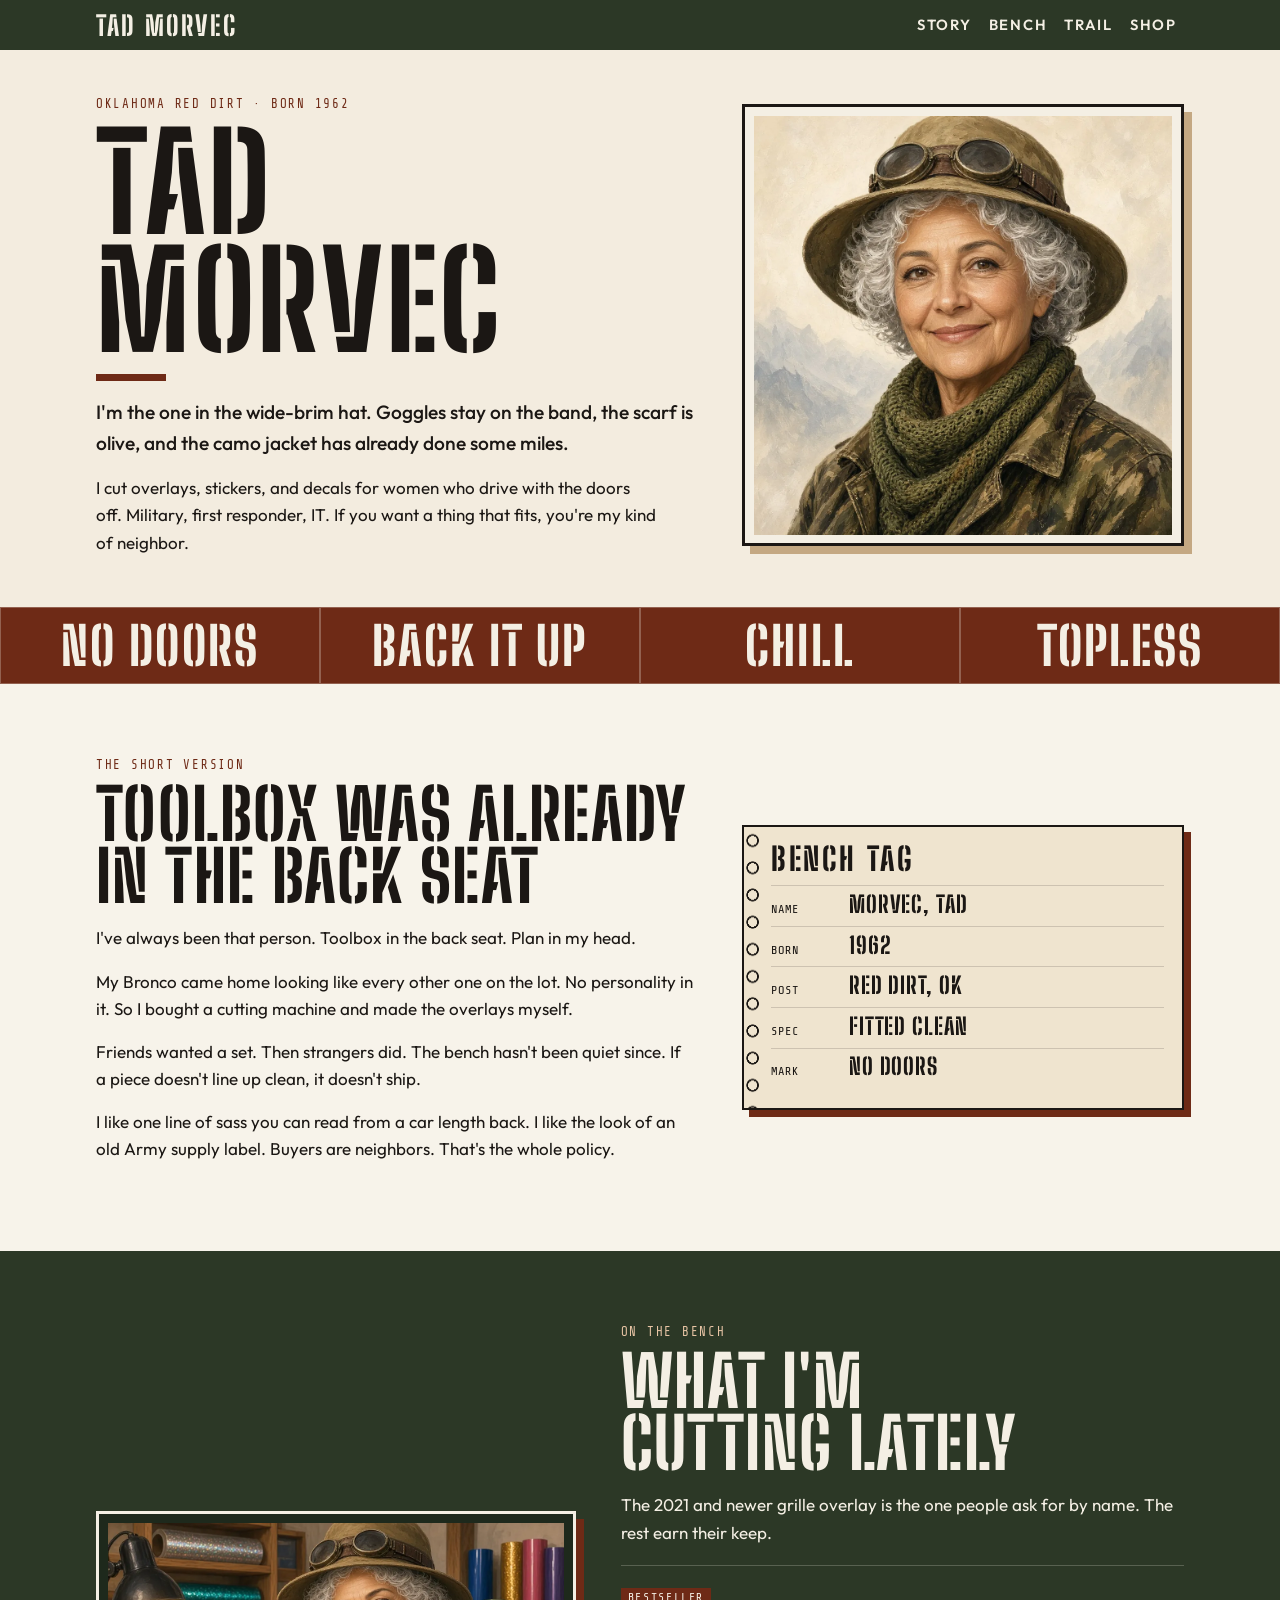
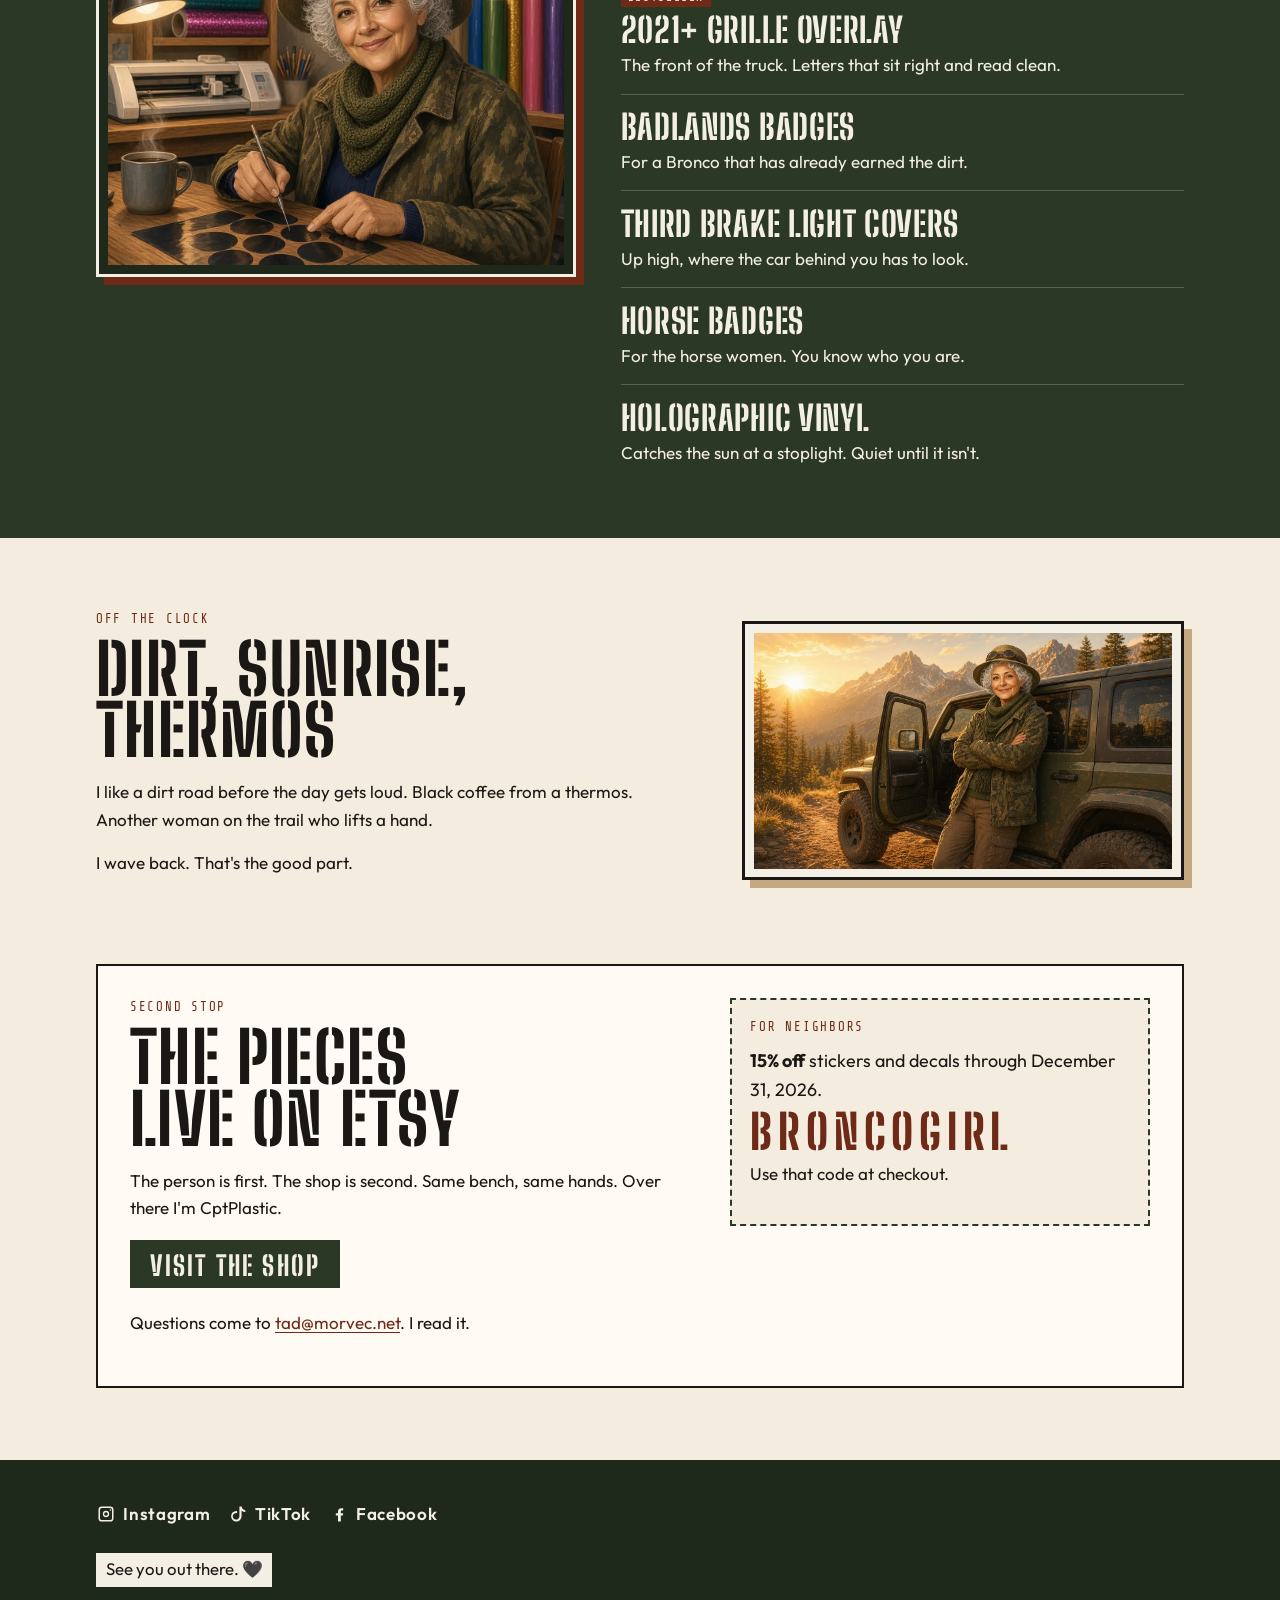
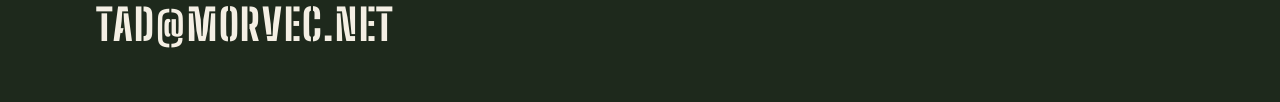
==== index.html @ 80cce9ee "Add Tad Morvec's static personal site Plain HTML and CSS at the repo root, with photos, a shop link," ====
<!DOCTYPE html>
<html lang="en">
<head>
  <meta charset="utf-8">
  <meta name="viewport" content="width=device-width, initial-scale=1">
  <title>Tad Morvec · Oklahoma red dirt</title>
  <meta name="description" content="I'm Tad Morvec. I live on the Oklahoma red dirt and cut Bronco overlays, stickers, and decals for women who drive with the doors off.">
  <meta name="author" content="Tad Morvec">
  <meta name="theme-color" content="#2c3826">
  <meta name="color-scheme" content="light">
  <link rel="canonical" href="https://morvec.net/">
  <link rel="icon" href="favicon.ico" sizes="any">
  <link rel="icon" type="image/png" href="images/favicon-32.png" sizes="32x32">
  <link rel="apple-touch-icon" href="images/apple-touch-icon.png">

  <meta property="og:site_name" content="Tad Morvec">
  <meta property="og:title" content="Tad Morvec · Oklahoma red dirt">
  <meta property="og:description" content="I'm Tad Morvec. I live on the Oklahoma red dirt and cut Bronco overlays, stickers, and decals for women who drive with the doors off.">
  <meta property="og:type" content="profile">
  <meta property="og:url" content="https://morvec.net/">
  <meta property="og:image" content="https://morvec.net/images/og.jpg">
  <meta property="og:image:secure_url" content="https://morvec.net/images/og.jpg">
  <meta property="og:image:type" content="image/jpeg">
  <meta property="og:image:width" content="1200">
  <meta property="og:image:height" content="630">
  <meta property="og:image:alt" content="Portrait of Tad Morvec: silver curls, a wide-brim hat with goggles on the band, an olive scarf, and a camouflage jacket.">
  <meta property="og:locale" content="en_US">
  <meta property="profile:first_name" content="Tad">
  <meta property="profile:last_name" content="Morvec">

  <meta name="twitter:card" content="summary_large_image">
  <meta name="twitter:title" content="Tad Morvec · Oklahoma red dirt">
  <meta name="twitter:description" content="I'm Tad Morvec. I live on the Oklahoma red dirt and cut Bronco overlays, stickers, and decals for women who drive with the doors off.">
  <meta name="twitter:image" content="https://morvec.net/images/og.jpg">
  <meta name="twitter:image:alt" content="Portrait of Tad Morvec: silver curls, a wide-brim hat with goggles on the band, an olive scarf, and a camouflage jacket.">

  <link rel="preconnect" href="https://fonts.googleapis.com">
  <link rel="preconnect" href="https://fonts.gstatic.com" crossorigin>
  <link href="https://fonts.googleapis.com/css2?family=Big+Shoulders+Stencil+Display:wght@700;800&family=Outfit:wght@400;500;600&family=Share+Tech+Mono&display=swap" rel="stylesheet">
  <link rel="stylesheet" href="css/site.css">

  <script type="application/ld+json">
  {
    "@context": "https://schema.org",
    "@type": "Person",
    "name": "Tad Morvec",
    "url": "https://morvec.net/",
    "email": "tad@morvec.net",
    "image": "https://morvec.net/images/tad-portrait.jpg",
    "homeLocation": {
      "@type": "Place",
      "name": "Oklahoma"
    },
    "description": "I live on the Oklahoma red dirt and cut Bronco overlays, stickers, and decals for women who drive with the doors off.",
    "sameAs": [
      "https://www.instagram.com/tadmorvec",
      "https://www.tiktok.com/@tadmorvec",
      "https://www.facebook.com/tadmorvec",
      "https://www.etsy.com/shop/CptPlastic"
    ]
  }
  </script>
</head>
<body id="top">
  <a class="skip" href="#content">Skip to content</a>

  <header class="site-header">
    <div class="wrap bar">
      <a class="brand" href="#top">Tad Morvec</a>
      <nav aria-label="On this page">
        <ul>
          <li><a href="#story">Story</a></li>
          <li><a href="#bench">Bench</a></li>
          <li><a href="#trail">Trail</a></li>
          <li><a href="#shop">Shop</a></li>
        </ul>
      </nav>
    </div>
  </header>

  <main id="content">
    <section class="hero" aria-labelledby="hero-title">
      <div class="wrap hero-grid">
        <div class="hero-copy">
          <p class="kicker">Oklahoma red dirt · born 1962</p>
          <h1 id="hero-title">Tad<br>Morvec</h1>
          <p class="lede">I'm the one in the wide-brim hat. Goggles stay on the band, the scarf is olive, and the camo jacket has already done some miles.</p>
          <p>I cut overlays, stickers, and decals for women who drive with the doors off. Military, first responder, IT. If you want a thing that fits, you're my kind of neighbor.</p>
        </div>
        <figure class="shot portrait">
          <picture>
            <source srcset="images/tad-portrait.webp" type="image/webp">
            <img src="images/tad-portrait.jpg" width="1024" height="1024" alt="Tad Morvec, silver curls under a wide-brim hat with goggles on the band, an olive scarf, and a camouflage jacket, pale mountains behind her." fetchpriority="high" decoding="async">
          </picture>
        </figure>
      </div>
    </section>

    <section class="sass" aria-labelledby="sass-title">
      <h2 id="sass-title" class="visually-hidden">One-line sass, big enough to read from a car length back</h2>
      <ul class="lines">
        <li>No doors</li>
        <li>Back it up</li>
        <li>Chill</li>
        <li>Topless</li>
      </ul>
    </section>

    <section id="story" class="story" aria-labelledby="story-title">
      <div class="wrap story-grid">
        <div>
          <p class="kicker">The short version</p>
          <h2 id="story-title">Toolbox was already in the back seat</h2>
          <p>I've always been that person. Toolbox in the back seat. Plan in my head.</p>
          <p>My Bronco came home looking like every other one on the lot. No personality in it. So I bought a cutting machine and made the overlays myself.</p>
          <p>Friends wanted a set. Then strangers did. The bench hasn't been quiet since. If a piece doesn't line up clean, it doesn't ship.</p>
          <p>I like one line of sass you can read from a car length back. I like the look of an old Army supply label. Buyers are neighbors. That's the whole policy.</p>
        </div>
        <aside class="tag" aria-label="Bench tag">
          <p class="tag-head">Bench tag</p>
          <dl>
            <div>
              <dt>Name</dt>
              <dd>Morvec, Tad</dd>
            </div>
            <div>
              <dt>Born</dt>
              <dd>1962</dd>
            </div>
            <div>
              <dt>Post</dt>
              <dd>Red dirt, OK</dd>
            </div>
            <div>
              <dt>Spec</dt>
              <dd>Fitted clean</dd>
            </div>
            <div>
              <dt>Mark</dt>
              <dd>No doors</dd>
            </div>
          </dl>
        </aside>
      </div>
    </section>

    <section id="bench" class="bench" aria-labelledby="bench-title">
      <div class="wrap bench-grid">
        <figure class="shot">
          <picture>
            <source srcset="images/tad-workbench.webp" type="image/webp">
            <img src="images/tad-workbench.jpg" width="1152" height="864" alt="Tad at her wooden workbench, weeding round black vinyl shapes with a craft tool. Holographic vinyl rolls and a cutting machine sit behind her, and a mug of coffee is at her elbow." loading="lazy" decoding="async">
          </picture>
        </figure>
        <div>
          <p class="kicker">On the bench</p>
          <h2 id="bench-title">What I'm cutting lately</h2>
          <p>The 2021 and newer grille overlay is the one people ask for by name. The rest earn their keep.</p>
          <ul class="favorites">
            <li>
              <p class="flag">Bestseller</p>
              <h3>2021+ grille overlay</h3>
              <p>The front of the truck. Letters that sit right and read clean.</p>
            </li>
            <li>
              <h3>Badlands badges</h3>
              <p>For a Bronco that has already earned the dirt.</p>
            </li>
            <li>
              <h3>Third brake light covers</h3>
              <p>Up high, where the car behind you has to look.</p>
            </li>
            <li>
              <h3>Horse badges</h3>
              <p>For the horse women. You know who you are.</p>
            </li>
            <li>
              <h3>Holographic vinyl</h3>
              <p>Catches the sun at a stoplight. Quiet until it isn't.</p>
            </li>
          </ul>
        </div>
      </div>
    </section>

    <section id="trail" class="trail" aria-labelledby="trail-title">
      <div class="wrap trail-grid">
        <div>
          <p class="kicker">Off the clock</p>
          <h2 id="trail-title">Dirt, sunrise, thermos</h2>
          <p>I like a dirt road before the day gets loud. Black coffee from a thermos. Another woman on the trail who lifts a hand.</p>
          <p>I wave back. That's the good part.</p>
        </div>
        <figure class="shot trail-shot">
          <picture>
            <source srcset="images/tad-trail.webp" type="image/webp">
            <img src="images/tad-trail.jpg" width="1280" height="720" alt="Tad in her hat and camouflage jacket, arms crossed beside an olive off-road vehicle with the door open, on a dirt trail at sunrise with mountains behind her." loading="lazy" decoding="async">
          </picture>
        </figure>
      </div>
    </section>

    <section id="shop" class="shop" aria-labelledby="shop-title">
      <div class="wrap shop-grid">
        <div>
          <p class="kicker">Second stop</p>
          <h2 id="shop-title">The pieces live on Etsy</h2>
          <p>The person is first. The shop is second. Same bench, same hands. Over there I'm CptPlastic.</p>
          <p><a class="button" href="https://www.etsy.com/shop/CptPlastic">Visit the shop</a></p>
          <p>Questions come to <a href="mailto:tad@morvec.net">tad@morvec.net</a>. I read it.</p>
        </div>
        <aside id="promo" class="promo" data-until="2026-12-31">
          <p class="kicker">For neighbors</p>
          <p class="promo-offer"><strong>15% off</strong> stickers and decals through December 31, 2026.</p>
          <p class="code">BRONCOGIRL</p>
          <p>Use that code at checkout.</p>
        </aside>
      </div>
    </section>
  </main>

  <footer class="site-footer">
    <div class="wrap">
      <!-- Social accounts (@tadmorvec on Instagram, TikTok, and Facebook) are still being set up. Edit the links in this list only. -->
      <ul class="social" id="social-links">
        <li>
          <a href="https://www.instagram.com/tadmorvec" rel="me">
            <svg viewBox="0 0 24 24" aria-hidden="true" focusable="false"><path fill="currentColor" d="M7 3h10a4 4 0 0 1 4 4v10a4 4 0 0 1-4 4H7a4 4 0 0 1-4-4V7a4 4 0 0 1 4-4zm10 1.8H7A2.2 2.2 0 0 0 4.8 7v10A2.2 2.2 0 0 0 7 19.2h10a2.2 2.2 0 0 0 2.2-2.2V7A2.2 2.2 0 0 0 17 4.8zM12 8.2A3.8 3.8 0 1 1 8.2 12 3.8 3.8 0 0 1 12 8.2zm0 1.6A2.2 2.2 0 1 0 14.2 12 2.2 2.2 0 0 0 12 9.8zM17.35 6.4a.9.9 0 1 1-.9.9.9.9 0 0 1 .9-.9z"/></svg>
            Instagram
          </a>
        </li>
        <li>
          <a href="https://www.tiktok.com/@tadmorvec" rel="me">
            <svg viewBox="0 0 24 24" aria-hidden="true" focusable="false"><path fill="currentColor" d="M14.2 3h2.1a5.6 5.6 0 0 0 4.5 4.4v2.2a7.7 7.7 0 0 1-4.5-1.5v6.7a6.3 6.3 0 1 1-6.3-6.3c.3 0 .6 0 .9.1v2.3a4 4 0 1 0 2.8 3.8V3z"/></svg>
            TikTok
          </a>
        </li>
        <li>
          <a href="https://www.facebook.com/tadmorvec" rel="me">
            <svg viewBox="0 0 24 24" aria-hidden="true" focusable="false"><path fill="currentColor" d="M14.2 21v-7.2h2.4l.4-2.8h-2.8V9.2c0-.8.2-1.4 1.4-1.4H17V5.2A18 18 0 0 0 14.8 5C12.4 5 10.8 6.4 10.8 9v2H8.2v2.8h2.6V21z"/></svg>
            Facebook
          </a>
        </li>
      </ul>
      <p class="signoff">See you out there. 🖤</p>
      <p><a class="email" href="mailto:tad@morvec.net">tad@morvec.net</a></p>
    </div>
  </footer>

  <script src="js/site.js"></script>
</body>
</html>
---- css/site.css ----
:root {
  --ink: #1b1714;
  --sand: #f3ecdf;
  --sand-2: #f7f3ea;
  --paper: #fffaf3;
  --tag: #efe4cf;
  --olive: #2c3826;
  --olive-deep: #1e291c;
  --dirt: #6e2a16;
  --cream: #f4efe4;
  --line: rgba(27, 23, 20, 0.16);
  --shadow: #c4a882;
  --font-display: "Big Shoulders Stencil Display", Impact, "Arial Narrow", sans-serif;
  --font-body: Outfit, "Segoe UI", "Helvetica Neue", sans-serif;
  --font-mono: "Share Tech Mono", ui-monospace, monospace;
  --wrap: min(68rem, calc(100% - 2.5rem));
  --header: 4.5rem;
}

*,
*::before,
*::after {
  box-sizing: border-box;
}

html {
  scroll-behavior: smooth;
  overflow-x: clip;
}

body {
  margin: 0;
  color: var(--ink);
  background: var(--sand);
  font-family: var(--font-body);
  font-size: 1.0625rem;
  font-weight: 400;
  line-height: 1.6;
  text-rendering: optimizeLegibility;
}

img {
  max-width: 100%;
  height: auto;
  display: block;
}

p {
  margin: 0 0 1rem;
  text-wrap: pretty;
}

h1,
h2,
h3 {
  font-family: var(--font-display);
  font-weight: 800;
  line-height: 0.88;
  letter-spacing: 0.02em;
  text-transform: uppercase;
  text-wrap: balance;
}

h1 {
  margin: 0.15rem 0 1rem;
  font-size: clamp(4.4rem, 18vw, 8.4rem);
}

h2 {
  margin: 0 0 1rem;
  font-size: clamp(2.5rem, 7vw, 4.4rem);
}

h3 {
  margin: 0.15rem 0 0.35rem;
  font-size: clamp(1.7rem, 4vw, 2.15rem);
}

a {
  color: var(--dirt);
  text-underline-offset: 0.18em;
}

a:hover {
  color: var(--olive);
}

.skip {
  position: absolute;
  left: 0.75rem;
  top: -4rem;
  z-index: 20;
  padding: 0.55rem 0.8rem;
  background: var(--cream);
  color: var(--ink);
  text-decoration: none;
}

.skip:focus {
  top: 0.75rem;
}

:focus {
  outline: none;
}

:focus-visible {
  outline: 3px solid var(--ink);
  outline-offset: 3px;
}

.site-header :focus-visible,
.site-footer :focus-visible,
.button:focus-visible {
  outline-color: var(--cream);
}

.visually-hidden {
  position: absolute;
  width: 1px;
  height: 1px;
  padding: 0;
  margin: -1px;
  overflow: hidden;
  clip: rect(0, 0, 0, 0);
  white-space: nowrap;
  border: 0;
}

.wrap {
  width: var(--wrap);
  margin-inline: auto;
}

.kicker {
  margin: 0 0 0.55rem;
  color: var(--dirt);
  font-family: var(--font-mono);
  font-size: 0.78rem;
  letter-spacing: 0.14em;
  text-transform: uppercase;
}

.site-header {
  position: sticky;
  top: 0;
  z-index: 10;
  background: var(--olive);
  color: var(--cream);
}

.bar {
  display: flex;
  flex-wrap: wrap;
  align-items: center;
  justify-content: space-between;
  gap: 0.15rem 1.25rem;
  padding-block: 0.2rem;
}

.brand {
  color: var(--cream);
  font-family: var(--font-display);
  font-size: 1.7rem;
  font-weight: 800;
  letter-spacing: 0.08em;
  line-height: 1;
  text-decoration: none;
  text-transform: uppercase;
}

.brand:hover {
  color: var(--cream);
}

.site-header nav ul {
  display: flex;
  flex-wrap: wrap;
  gap: 0.1rem 0.15rem;
  margin: 0;
  padding: 0;
  list-style: none;
}

.site-header nav a {
  display: inline-flex;
  align-items: center;
  min-height: 44px;
  padding-inline: 0.45rem;
  color: var(--cream);
  font-size: 0.92rem;
  font-weight: 600;
  letter-spacing: 0.12em;
  text-decoration: none;
  text-transform: uppercase;
}

.site-header nav a:hover {
  color: #e7c4a4;
}

.hero {
  padding: 1.75rem 0 2.4rem;
}

.hero-grid {
  display: grid;
  gap: 1.6rem;
  align-items: center;
}

.lede {
  font-size: 1.2rem;
  font-weight: 500;
  max-width: 38rem;
}

.hero-copy p:last-child {
  max-width: 38rem;
  margin-bottom: 0;
}

h1::after {
  content: "";
  display: block;
  width: 4.4rem;
  height: 0.42rem;
  margin-top: 0.85rem;
  background: var(--dirt);
}

.shot {
  margin: 0;
  padding: 0.55rem;
  background: var(--cream);
  border: 3px solid var(--ink);
  box-shadow: 8px 8px 0 var(--shadow);
}

.portrait {
  width: min(100%, 22rem);
  margin-inline: auto;
}

.sass {
  background: var(--dirt);
  color: var(--cream);
}

.lines {
  display: grid;
  grid-template-columns: 1fr 1fr;
  margin: 0;
  padding: 0;
  list-style: none;
}

.lines li {
  margin: 0;
  padding: 0.85rem 0.4rem;
  border: 1px solid rgba(244, 239, 228, 0.28);
  font-family: var(--font-display);
  font-size: clamp(1.7rem, 8vw, 3.3rem);
  font-weight: 800;
  letter-spacing: 0.04em;
  line-height: 0.9;
  text-align: center;
  text-transform: uppercase;
}

.story {
  padding: 3.2rem 0;
  background: var(--sand-2);
}

.story-grid,
.bench-grid,
.trail-grid,
.shop-grid {
  display: grid;
  gap: 1.8rem;
}

.tag {
  margin: 0;
  padding: 1.15rem 1.15rem 1.2rem 1.7rem;
  background:
    radial-gradient(circle at 0.55rem 0.85rem, transparent 0.28rem, var(--ink) 0.3rem, var(--ink) 0.38rem, transparent 0.42rem) 0 0 / 1.15rem 1.7rem repeat-y,
    var(--tag);
  border: 2px solid var(--ink);
  box-shadow: 7px 7px 0 var(--dirt);
  font-family: var(--font-mono);
}

.tag-head {
  margin: 0 0 0.7rem;
  font-family: var(--font-display);
  font-size: 2rem;
  font-weight: 800;
  letter-spacing: 0.08em;
  line-height: 0.9;
  text-transform: uppercase;
}

.tag dl {
  margin: 0;
}

.tag div {
  display: grid;
  grid-template-columns: 4.2rem 1fr;
  gap: 0.65rem;
  align-items: baseline;
  padding: 0.42rem 0;
  border-top: 1px solid var(--line);
}

.tag dt {
  margin: 0;
  font-size: 0.75rem;
  letter-spacing: 0.08em;
  text-transform: uppercase;
}

.tag dd {
  margin: 0;
  font-family: var(--font-display);
  font-size: 1.45rem;
  font-weight: 800;
  letter-spacing: 0.04em;
  line-height: 0.95;
  text-transform: uppercase;
}

.bench {
  padding: 3.2rem 0;
  background: var(--olive);
  color: var(--cream);
}

.bench .kicker,
.bench a {
  color: #e7c4a4;
}

.bench .shot {
  background: var(--olive-deep);
  border-color: var(--cream);
  box-shadow: 8px 8px 0 var(--dirt);
}

.favorites {
  margin: 1.2rem 0 0;
  padding: 0;
  list-style: none;
}

.favorites li {
  padding: 0.95rem 0;
  border-top: 1px solid rgba(244, 239, 228, 0.22);
}

.favorites li:last-child {
  padding-bottom: 0;
}

.favorites p:last-child {
  margin-bottom: 0;
  max-width: 36rem;
}

.flag {
  display: inline-block;
  margin: 0 0 0.35rem;
  padding: 0.12rem 0.45rem 0.08rem;
  background: var(--dirt);
  color: var(--cream);
  font-family: var(--font-mono);
  font-size: 0.72rem;
  letter-spacing: 0.14em;
  line-height: 1.4;
  text-transform: uppercase;
}

.trail {
  padding: 3.2rem 0;
}

.shop {
  padding: 0 0 3.4rem;
}

.shop-grid {
  padding: 1.5rem 1.15rem 1.6rem;
  background: var(--paper);
  border: 2px solid var(--ink);
}

.button {
  display: inline-flex;
  align-items: center;
  justify-content: center;
  min-height: 48px;
  margin: 0.2rem 0 0.3rem;
  padding: 0.55rem 1.1rem 0.4rem;
  background: var(--olive);
  color: var(--cream);
  border: 2px solid var(--olive);
  font-family: var(--font-display);
  font-size: 1.7rem;
  font-weight: 800;
  letter-spacing: 0.08em;
  line-height: 1;
  text-decoration: none;
  text-transform: uppercase;
}

.button:hover {
  background: var(--dirt);
  border-color: var(--dirt);
  color: var(--cream);
}

.promo {
  margin: 0;
  padding: 1.15rem 1.15rem 1.25rem;
  background: var(--sand);
  border: 2px dashed var(--olive);
}

.promo-offer {
  margin-bottom: 0.35rem;
  font-size: 1.12rem;
}

.code {
  margin: 0.15rem 0 0.45rem;
  color: var(--dirt);
  font-family: var(--font-display);
  font-size: clamp(2.2rem, 8vw, 3rem);
  font-weight: 800;
  letter-spacing: 0.12em;
  line-height: 0.9;
}

.site-footer {
  padding: 2rem 0 2.4rem;
  background: var(--olive-deep);
  color: var(--cream);
}

.social {
  display: flex;
  flex-wrap: wrap;
  gap: 0.35rem 1.1rem;
  margin: 0 0 1.1rem;
  padding: 0;
  list-style: none;
}

.social a {
  display: inline-flex;
  align-items: center;
  gap: 0.45rem;
  min-height: 44px;
  color: var(--cream);
  font-weight: 600;
  letter-spacing: 0.04em;
  text-decoration: none;
}

.social a:hover {
  color: #e7c4a4;
}

.social svg {
  width: 1.25rem;
  height: 1.25rem;
  flex: 0 0 auto;
}

.signoff {
  display: inline-block;
  margin: 0 0 1rem;
  padding: 0.18rem 0.6rem 0.22rem;
  background: var(--cream);
  color: var(--ink);
  font-size: 1.05rem;
}

.email {
  color: var(--cream);
  font-family: var(--font-display);
  font-size: clamp(1.8rem, 6vw, 2.7rem);
  font-weight: 800;
  letter-spacing: 0.04em;
  line-height: 1;
  text-decoration: none;
  text-transform: uppercase;
}

.email:hover {
  color: #e7c4a4;
}

section[id] {
  scroll-margin-top: 5.5rem;
}

@media (min-width: 760px) {
  .lines {
    grid-template-columns: repeat(4, 1fr);
  }

  .hero {
    padding: 2.8rem 0 3.2rem;
  }

  .hero-grid {
    grid-template-columns: 1.15fr 0.85fr;
    gap: 3rem;
  }

  .portrait {
    width: 100%;
  }

  .story,
  .bench,
  .trail {
    padding: 4.5rem 0;
  }

  .story-grid,
  .trail-grid {
    grid-template-columns: 1.15fr 0.85fr;
    gap: 3rem;
    align-items: center;
  }

  .bench-grid {
    grid-template-columns: 0.92fr 1.08fr;
    gap: 2.8rem;
    align-items: center;
  }

  .shop {
    padding-bottom: 4.5rem;
  }

  .shop-grid {
    grid-template-columns: 1.15fr 0.85fr;
    gap: 2rem;
    align-items: start;
    padding: 2rem 2rem 2.1rem;
  }
}

@media (prefers-reduced-motion: reduce) {
  html {
    scroll-behavior: auto;
  }
}
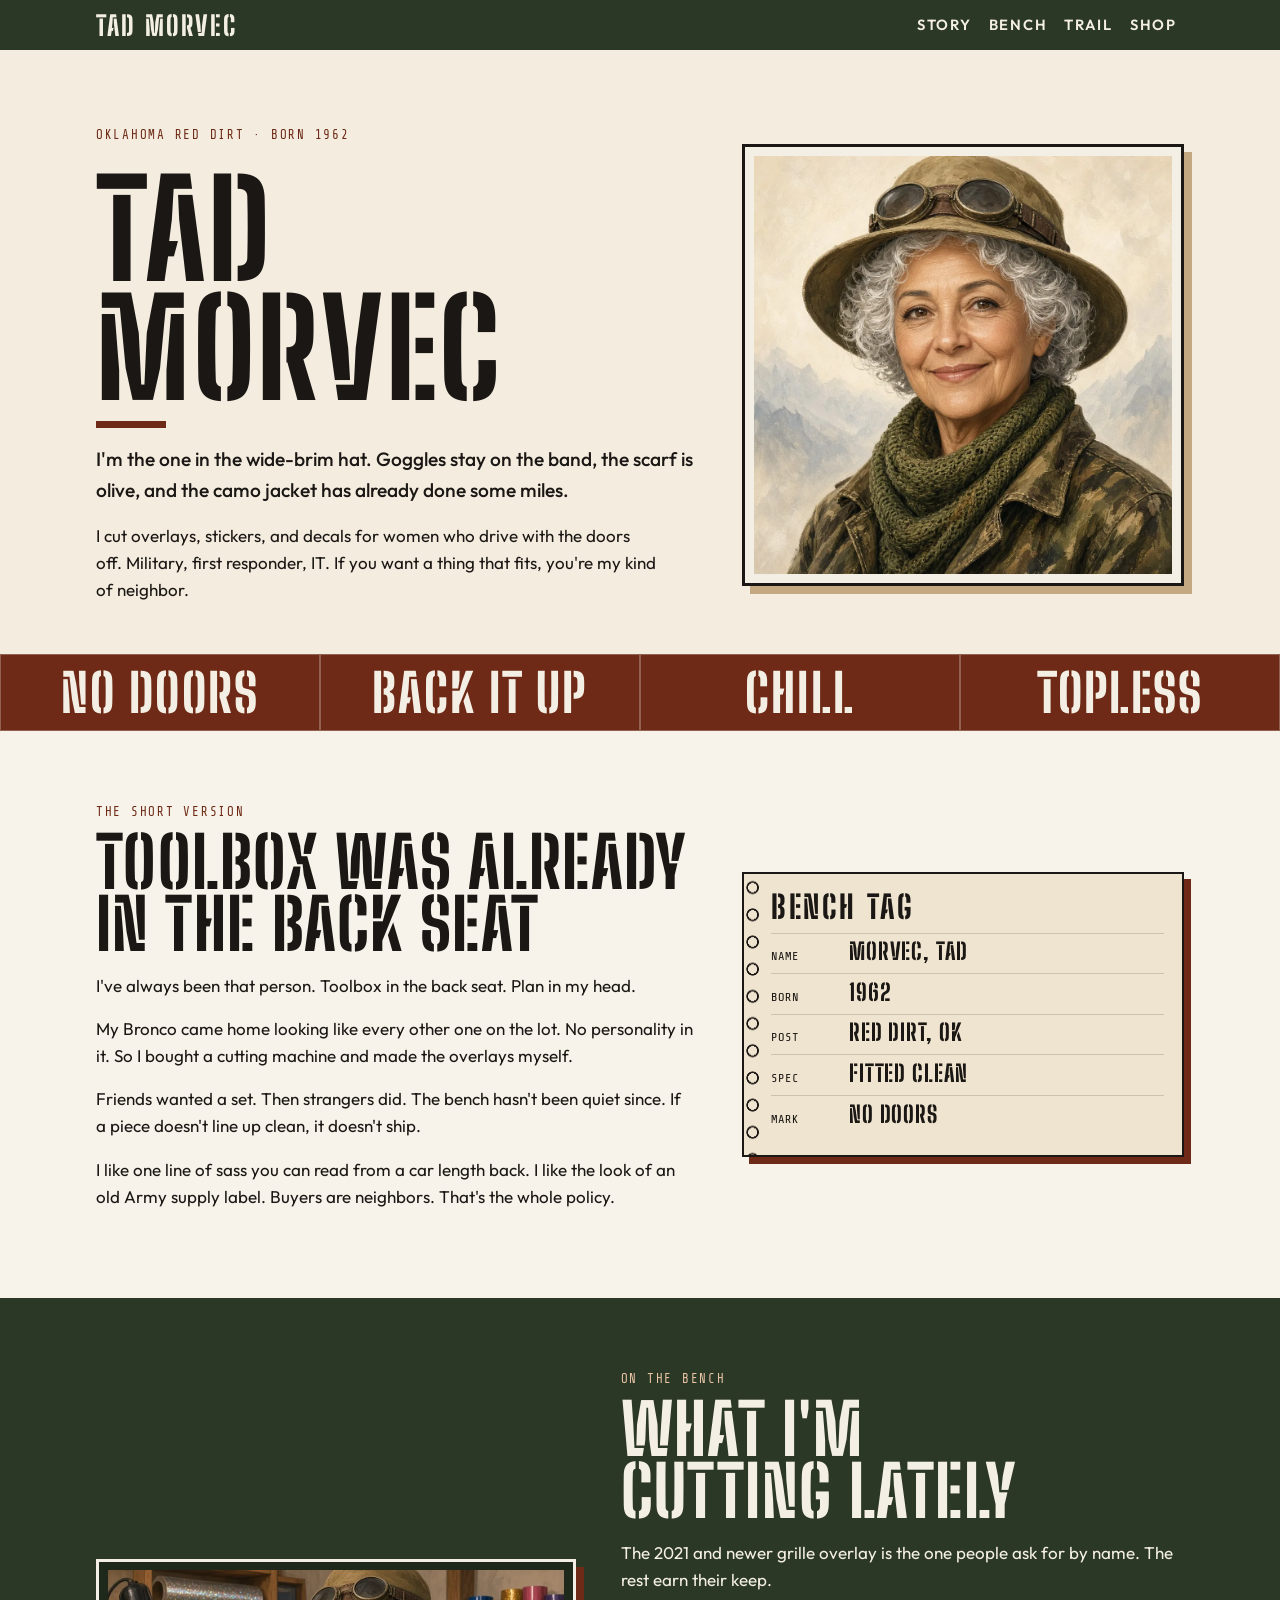
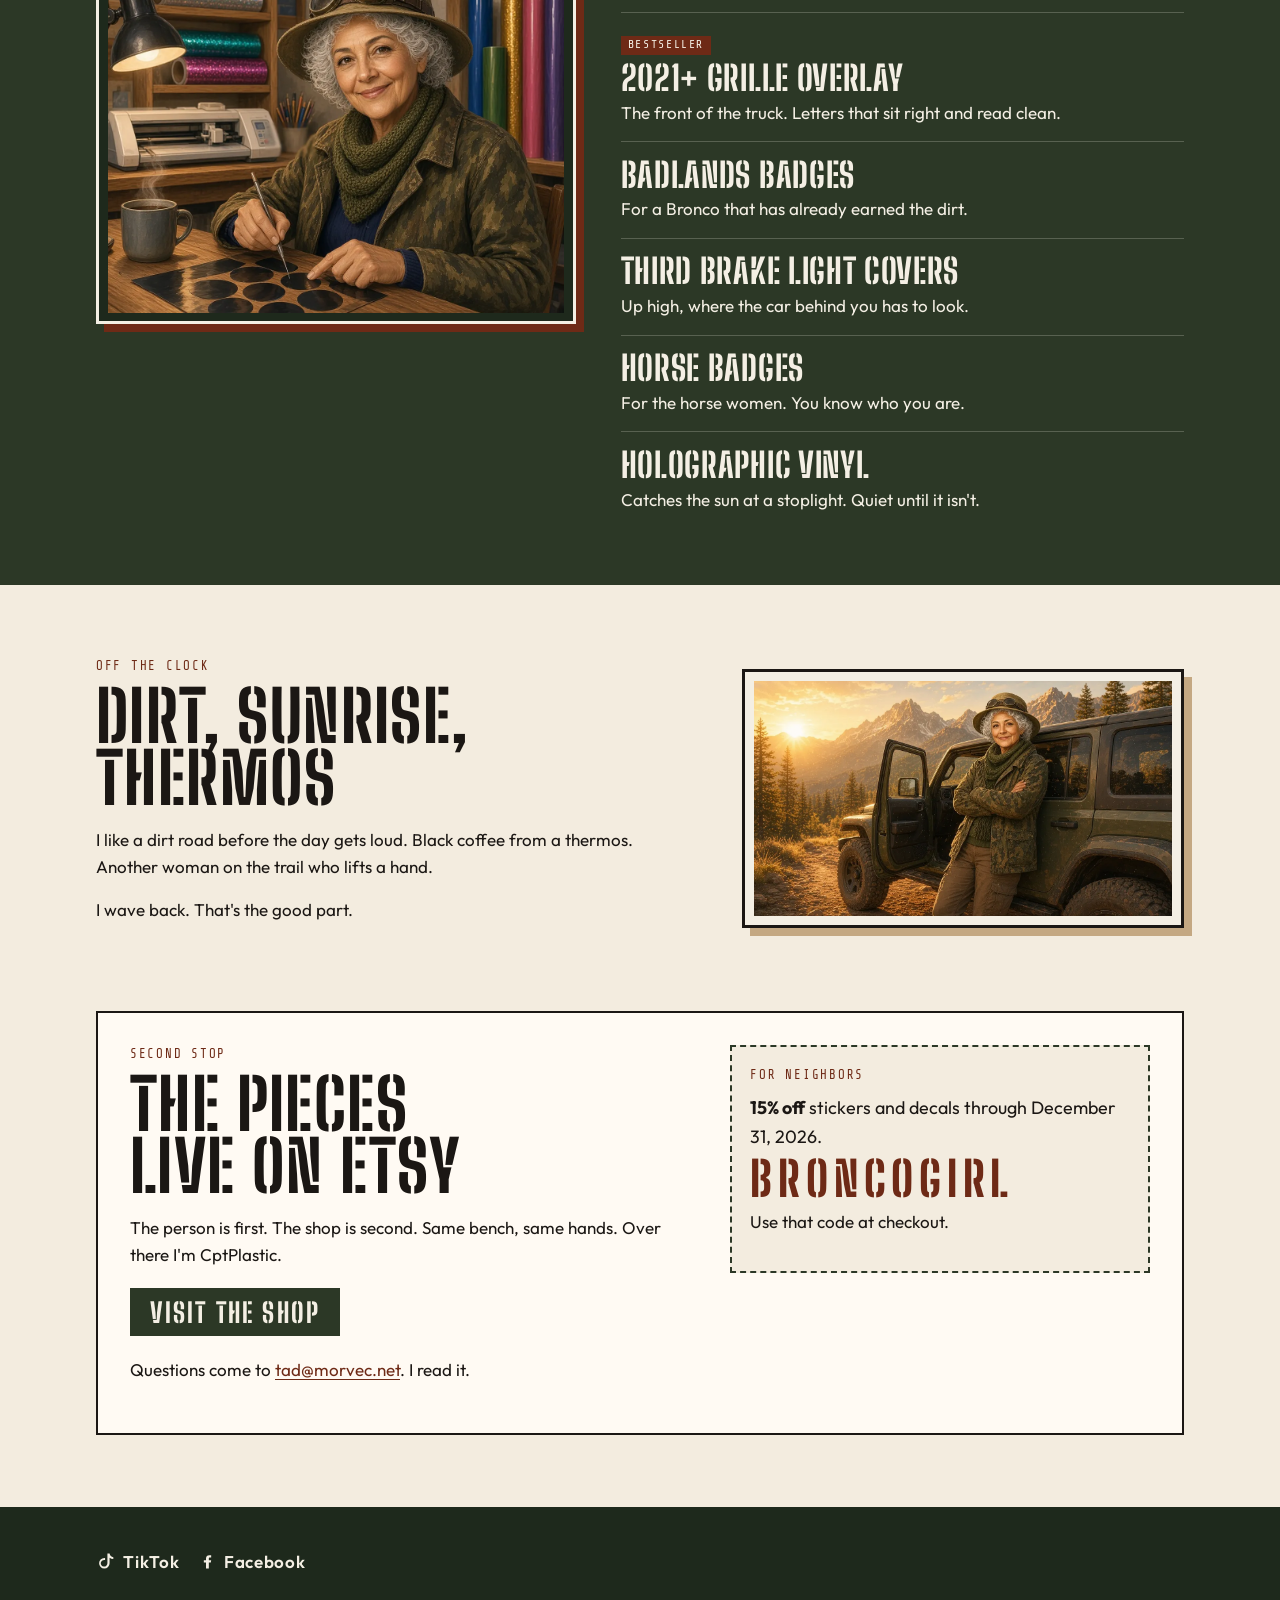
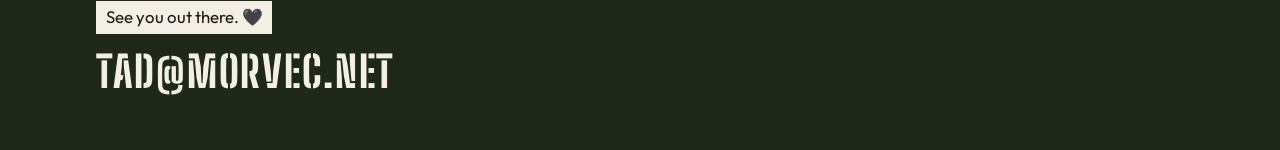
==== commit 35885f98: "Clear the hero under the nav and drop Instagram Extra top space keeps the big name below the sticky " ====
--- a/index.html
+++ b/index.html
@@ -53,7 +53,6 @@
     },
     "description": "I live on the Oklahoma red dirt and cut Bronco overlays, stickers, and decals for women who drive with the doors off.",
     "sameAs": [
-      "https://www.instagram.com/tadmorvec",
       "https://www.tiktok.com/@tadmorvec",
       "https://www.facebook.com/tadmorvec",
       "https://www.etsy.com/shop/CptPlastic"
@@ -221,14 +220,8 @@
 
   <footer class="site-footer">
     <div class="wrap">
-      <!-- Social accounts (@tadmorvec on Instagram, TikTok, and Facebook) are still being set up. Edit the links in this list only. -->
+      <!-- Instagram will come back later with a new handle. Edit the links in this list only. -->
       <ul class="social" id="social-links">
-        <li>
-          <a href="https://www.instagram.com/tadmorvec" rel="me">
-            <svg viewBox="0 0 24 24" aria-hidden="true" focusable="false"><path fill="currentColor" d="M7 3h10a4 4 0 0 1 4 4v10a4 4 0 0 1-4 4H7a4 4 0 0 1-4-4V7a4 4 0 0 1 4-4zm10 1.8H7A2.2 2.2 0 0 0 4.8 7v10A2.2 2.2 0 0 0 7 19.2h10a2.2 2.2 0 0 0 2.2-2.2V7A2.2 2.2 0 0 0 17 4.8zM12 8.2A3.8 3.8 0 1 1 8.2 12 3.8 3.8 0 0 1 12 8.2zm0 1.6A2.2 2.2 0 1 0 14.2 12 2.2 2.2 0 0 0 12 9.8zM17.35 6.4a.9.9 0 1 1-.9.9.9.9 0 0 1 .9-.9z"/></svg>
-            Instagram
-          </a>
-        </li>
         <li>
           <a href="https://www.tiktok.com/@tadmorvec" rel="me">
             <svg viewBox="0 0 24 24" aria-hidden="true" focusable="false"><path fill="currentColor" d="M14.2 3h2.1a5.6 5.6 0 0 0 4.5 4.4v2.2a7.7 7.7 0 0 1-4.5-1.5v6.7a6.3 6.3 0 1 1-6.3-6.3c.3 0 .6 0 .9.1v2.3a4 4 0 1 0 2.8 3.8V3z"/></svg>
--- a/css/site.css
+++ b/css/site.css
@@ -26,6 +26,8 @@
 html {
   scroll-behavior: smooth;
   overflow-x: clip;
+  /* Keeps in-page jumps below the sticky bar at every width, including when the nav wraps. */
+  scroll-padding-top: 7.5rem;
 }
 
 body {
@@ -62,8 +64,10 @@
 }
 
 h1 {
-  margin: 0.15rem 0 1rem;
+  margin: 0.35rem 0 1rem;
+  padding-top: 0.12em;
   font-size: clamp(4.4rem, 18vw, 8.4rem);
+  scroll-margin-top: 7.5rem;
 }
 
 h2 {
@@ -200,7 +204,8 @@
 }
 
 .hero {
-  padding: 1.75rem 0 2.4rem;
+  /* Room under the sticky bar so the big name is never covered, even when the nav wraps. */
+  padding: 3.25rem 0 2.4rem;
 }
 
 .hero-grid {
@@ -504,7 +509,7 @@
 }
 
 section[id] {
-  scroll-margin-top: 5.5rem;
+  scroll-margin-top: 7.5rem;
 }
 
 @media (min-width: 760px) {
@@ -513,7 +518,7 @@
   }
 
   .hero {
-    padding: 2.8rem 0 3.2rem;
+    padding: 4.75rem 0 3.2rem;
   }
 
   .hero-grid {
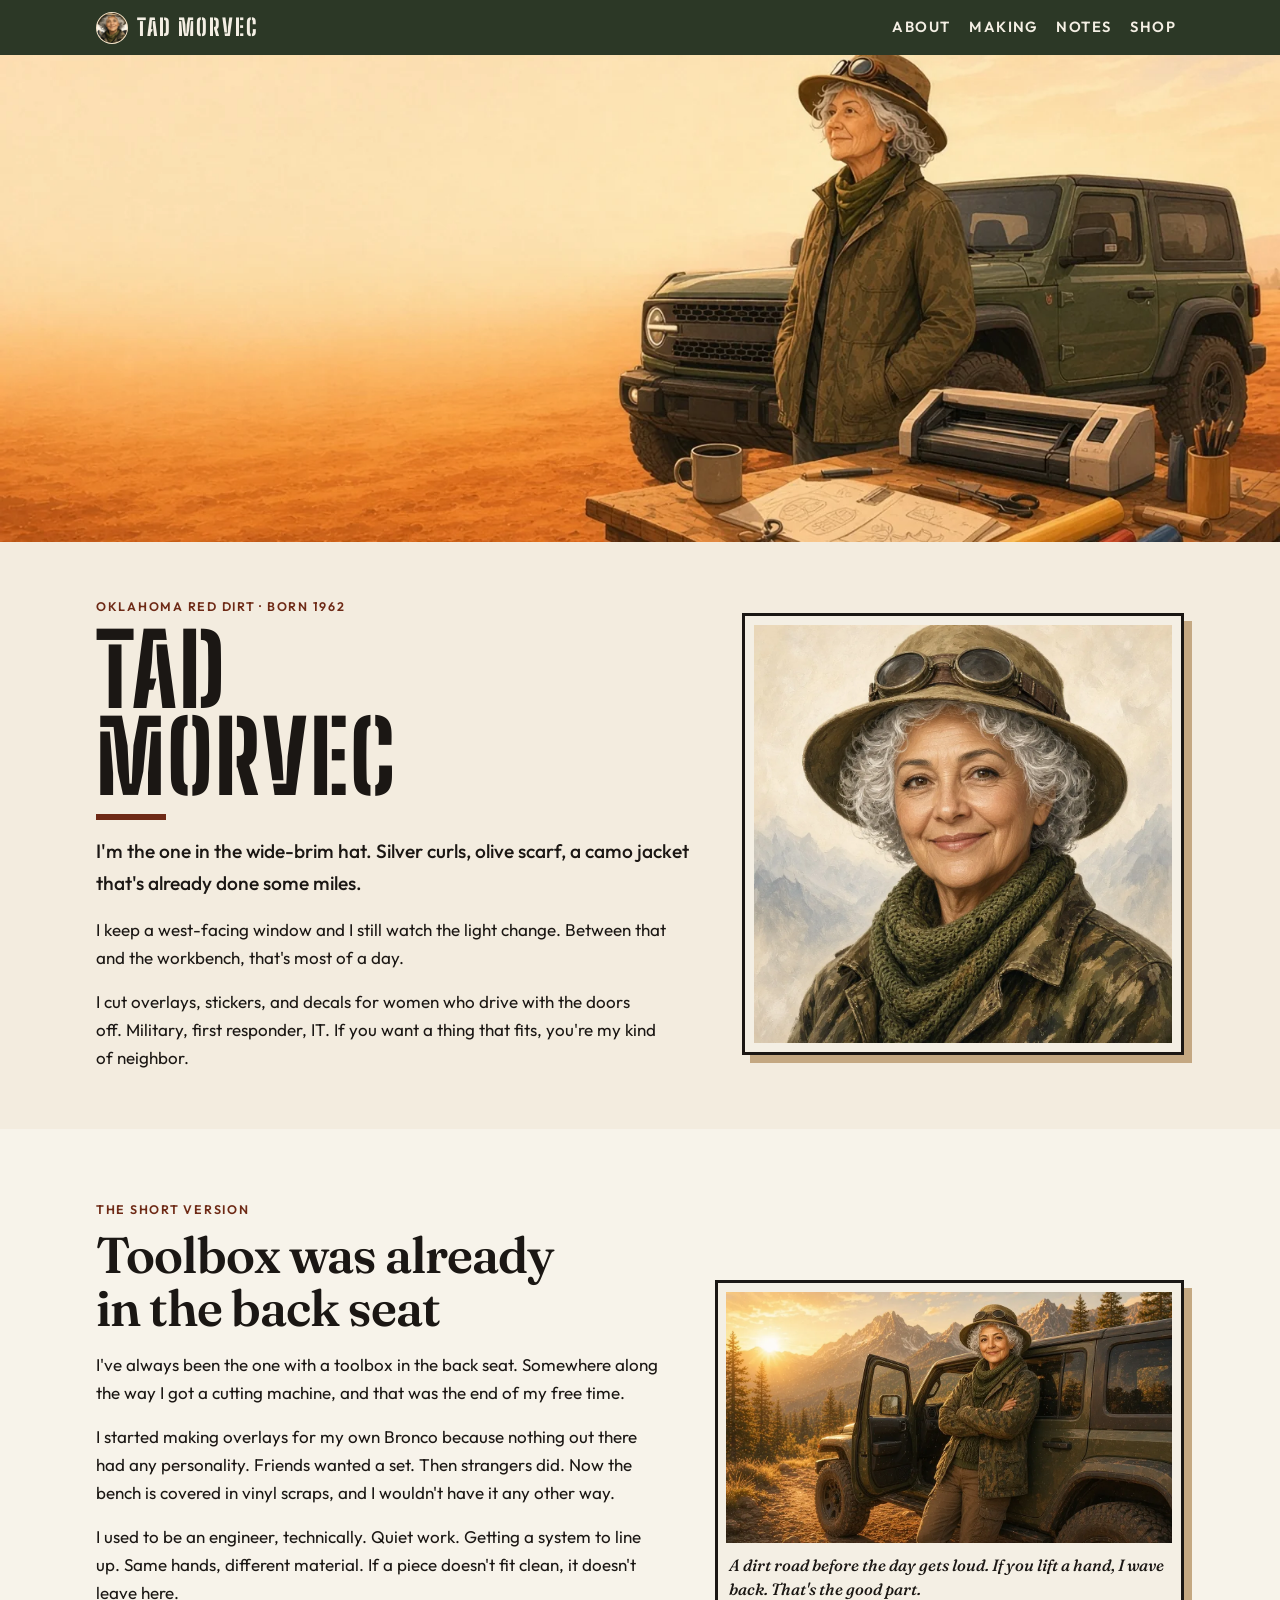
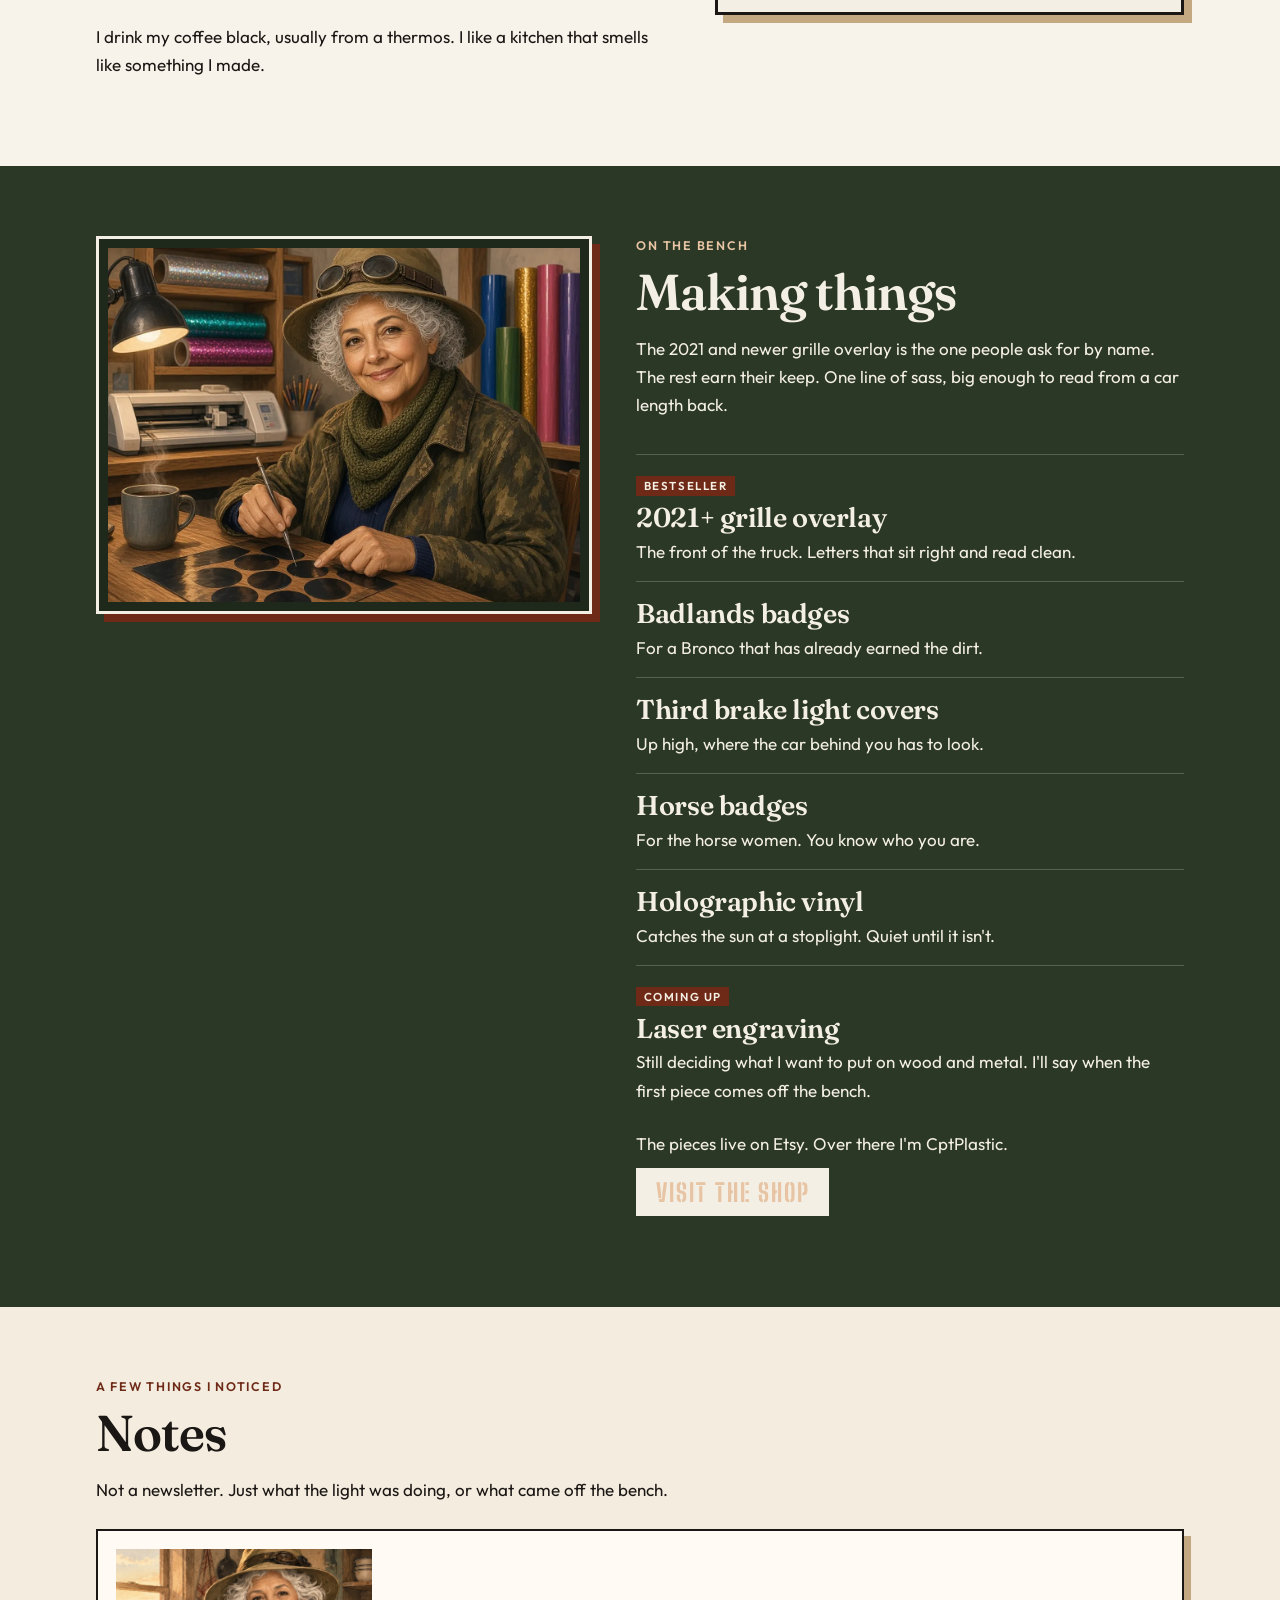
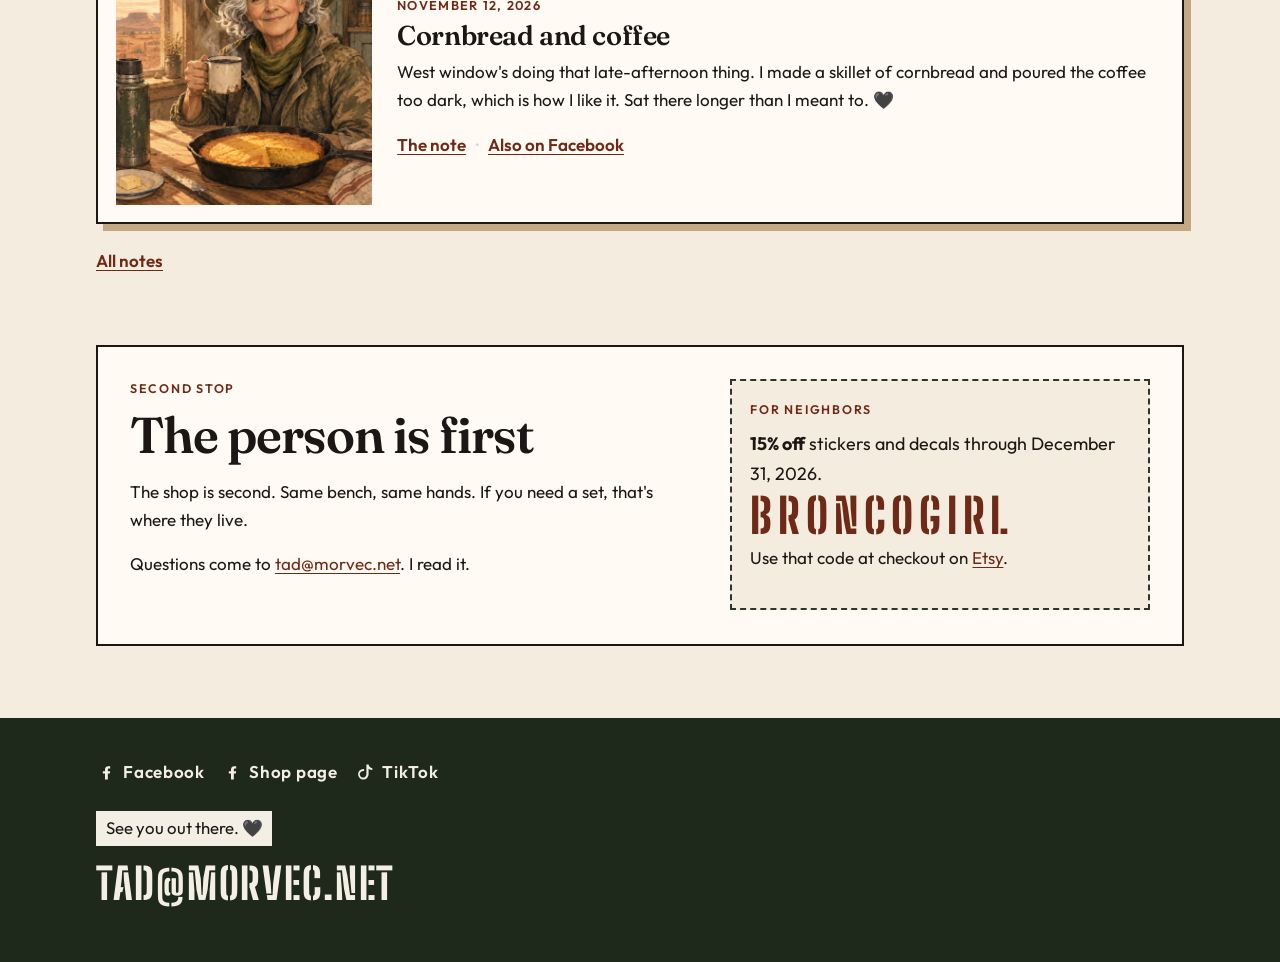
==== commit 566cccc6: "Refresh morvec.net as Tad's personal site Rebuild the homepage around a person, not a shop landing p" ====
--- a/index.html
+++ b/index.html
@@ -4,18 +4,18 @@
   <meta charset="utf-8">
   <meta name="viewport" content="width=device-width, initial-scale=1">
   <title>Tad Morvec · Oklahoma red dirt</title>
-  <meta name="description" content="I'm Tad Morvec. I live on the Oklahoma red dirt and cut Bronco overlays, stickers, and decals for women who drive with the doors off.">
+  <meta name="description" content="I'm Tad Morvec. I live on the Oklahoma red dirt, keep a west window, and make Bronco overlays, stickers, and decals for women who drive with the doors off.">
   <meta name="author" content="Tad Morvec">
   <meta name="theme-color" content="#2c3826">
   <meta name="color-scheme" content="light">
   <link rel="canonical" href="https://morvec.net/">
-  <link rel="icon" href="favicon.ico" sizes="any">
-  <link rel="icon" type="image/png" href="images/favicon-32.png" sizes="32x32">
-  <link rel="apple-touch-icon" href="images/apple-touch-icon.png">
+  <link rel="icon" href="/favicon.ico" sizes="any">
+  <link rel="icon" type="image/png" href="/images/favicon-32.png" sizes="32x32">
+  <link rel="apple-touch-icon" href="/images/apple-touch-icon.png">
 
   <meta property="og:site_name" content="Tad Morvec">
   <meta property="og:title" content="Tad Morvec · Oklahoma red dirt">
-  <meta property="og:description" content="I'm Tad Morvec. I live on the Oklahoma red dirt and cut Bronco overlays, stickers, and decals for women who drive with the doors off.">
+  <meta property="og:description" content="I'm Tad Morvec. I live on the Oklahoma red dirt, keep a west window, and make Bronco overlays, stickers, and decals for women who drive with the doors off.">
   <meta property="og:type" content="profile">
   <meta property="og:url" content="https://morvec.net/">
   <meta property="og:image" content="https://morvec.net/images/og.jpg">
@@ -23,21 +23,21 @@
   <meta property="og:image:type" content="image/jpeg">
   <meta property="og:image:width" content="1200">
   <meta property="og:image:height" content="630">
-  <meta property="og:image:alt" content="Portrait of Tad Morvec: silver curls, a wide-brim hat with goggles on the band, an olive scarf, and a camouflage jacket.">
+  <meta property="og:image:alt" content="Tad Morvec standing by her olive Bronco and a vinyl cutting bench in red dirt country, coffee on the table.">
   <meta property="og:locale" content="en_US">
   <meta property="profile:first_name" content="Tad">
   <meta property="profile:last_name" content="Morvec">
 
   <meta name="twitter:card" content="summary_large_image">
   <meta name="twitter:title" content="Tad Morvec · Oklahoma red dirt">
-  <meta name="twitter:description" content="I'm Tad Morvec. I live on the Oklahoma red dirt and cut Bronco overlays, stickers, and decals for women who drive with the doors off.">
+  <meta name="twitter:description" content="I'm Tad Morvec. I live on the Oklahoma red dirt, keep a west window, and make Bronco overlays, stickers, and decals for women who drive with the doors off.">
   <meta name="twitter:image" content="https://morvec.net/images/og.jpg">
-  <meta name="twitter:image:alt" content="Portrait of Tad Morvec: silver curls, a wide-brim hat with goggles on the band, an olive scarf, and a camouflage jacket.">
+  <meta name="twitter:image:alt" content="Tad Morvec standing by her olive Bronco and a vinyl cutting bench in red dirt country, coffee on the table.">
 
   <link rel="preconnect" href="https://fonts.googleapis.com">
   <link rel="preconnect" href="https://fonts.gstatic.com" crossorigin>
-  <link href="https://fonts.googleapis.com/css2?family=Big+Shoulders+Stencil+Display:wght@700;800&family=Outfit:wght@400;500;600&family=Share+Tech+Mono&display=swap" rel="stylesheet">
-  <link rel="stylesheet" href="css/site.css">
+  <link href="https://fonts.googleapis.com/css2?family=Big+Shoulders+Stencil+Display:wght@800&family=Fraunces:ital,opsz,wght@0,9..144,500;0,9..144,600;0,9..144,700;1,9..144,500;1,9..144,600&family=Outfit:wght@400;500;600&display=swap" rel="stylesheet">
+  <link rel="stylesheet" href="/css/site.css">
 
   <script type="application/ld+json">
   {
@@ -51,10 +51,11 @@
       "@type": "Place",
       "name": "Oklahoma"
     },
-    "description": "I live on the Oklahoma red dirt and cut Bronco overlays, stickers, and decals for women who drive with the doors off.",
+    "description": "I live on the Oklahoma red dirt, keep a west window, and make Bronco overlays, stickers, and decals for women who drive with the doors off.",
     "sameAs": [
-      "https://www.tiktok.com/@tadmorvec",
-      "https://www.facebook.com/tadmorvec",
+      "https://www.facebook.com/profile.php?id=61596662214128",
+      "https://www.facebook.com/profile.php?id=61596221653793",
+      "https://www.tiktok.com/@tad.morvec",
       "https://www.etsy.com/shop/CptPlastic"
     ]
   }
@@ -65,96 +66,81 @@
 
   <header class="site-header">
     <div class="wrap bar">
-      <a class="brand" href="#top">Tad Morvec</a>
-      <nav aria-label="On this page">
+      <a class="brand" href="/">
+        <img class="brand-mark" src="/images/tad-avatar.png" width="256" height="256" alt="">
+        Tad Morvec
+      </a>
+      <nav aria-label="Primary">
         <ul>
-          <li><a href="#story">Story</a></li>
-          <li><a href="#bench">Bench</a></li>
-          <li><a href="#trail">Trail</a></li>
-          <li><a href="#shop">Shop</a></li>
+          <li><a href="/#about">About</a></li>
+          <li><a href="/#making">Making</a></li>
+          <li><a href="/notes/">Notes</a></li>
+          <li><a href="/#shop">Shop</a></li>
         </ul>
       </nav>
     </div>
   </header>
 
   <main id="content">
+    <figure class="cover">
+      <picture>
+        <source srcset="/images/tad-cover.webp" type="image/webp">
+        <img src="/images/tad-cover.jpg" width="1640" height="624" alt="Tad at a vinyl cutting bench in red dirt country, an olive Bronco parked behind her, coffee and sketches on the table." fetchpriority="high" decoding="async">
+      </picture>
+    </figure>
+
     <section class="hero" aria-labelledby="hero-title">
       <div class="wrap hero-grid">
         <div class="hero-copy">
           <p class="kicker">Oklahoma red dirt · born 1962</p>
           <h1 id="hero-title">Tad<br>Morvec</h1>
-          <p class="lede">I'm the one in the wide-brim hat. Goggles stay on the band, the scarf is olive, and the camo jacket has already done some miles.</p>
+          <p class="lede">I'm the one in the wide-brim hat. Silver curls, olive scarf, a camo jacket that's already done some miles.</p>
+          <p>I keep a west-facing window and I still watch the light change. Between that and the workbench, that's most of a day.</p>
           <p>I cut overlays, stickers, and decals for women who drive with the doors off. Military, first responder, IT. If you want a thing that fits, you're my kind of neighbor.</p>
         </div>
         <figure class="shot portrait">
           <picture>
-            <source srcset="images/tad-portrait.webp" type="image/webp">
-            <img src="images/tad-portrait.jpg" width="1024" height="1024" alt="Tad Morvec, silver curls under a wide-brim hat with goggles on the band, an olive scarf, and a camouflage jacket, pale mountains behind her." fetchpriority="high" decoding="async">
+            <source srcset="/images/tad-portrait.webp" type="image/webp">
+            <img src="/images/tad-portrait.jpg" width="1024" height="1024" alt="Tad Morvec, silver curls under a wide-brim hat with goggles on the band, an olive scarf, and a camouflage jacket." decoding="async">
           </picture>
         </figure>
       </div>
     </section>
 
-    <section class="sass" aria-labelledby="sass-title">
-      <h2 id="sass-title" class="visually-hidden">One-line sass, big enough to read from a car length back</h2>
-      <ul class="lines">
-        <li>No doors</li>
-        <li>Back it up</li>
-        <li>Chill</li>
-        <li>Topless</li>
-      </ul>
-    </section>
-
-    <section id="story" class="story" aria-labelledby="story-title">
-      <div class="wrap story-grid">
+    <section id="about" class="about" aria-labelledby="about-title">
+      <div class="wrap about-grid">
         <div>
           <p class="kicker">The short version</p>
-          <h2 id="story-title">Toolbox was already in the back seat</h2>
-          <p>I've always been that person. Toolbox in the back seat. Plan in my head.</p>
-          <p>My Bronco came home looking like every other one on the lot. No personality in it. So I bought a cutting machine and made the overlays myself.</p>
-          <p>Friends wanted a set. Then strangers did. The bench hasn't been quiet since. If a piece doesn't line up clean, it doesn't ship.</p>
-          <p>I like one line of sass you can read from a car length back. I like the look of an old Army supply label. Buyers are neighbors. That's the whole policy.</p>
-        </div>
-        <aside class="tag" aria-label="Bench tag">
-          <p class="tag-head">Bench tag</p>
-          <dl>
-            <div>
-              <dt>Name</dt>
-              <dd>Morvec, Tad</dd>
-            </div>
-            <div>
-              <dt>Born</dt>
-              <dd>1962</dd>
-            </div>
-            <div>
-              <dt>Post</dt>
-              <dd>Red dirt, OK</dd>
-            </div>
-            <div>
-              <dt>Spec</dt>
-              <dd>Fitted clean</dd>
-            </div>
-            <div>
-              <dt>Mark</dt>
-              <dd>No doors</dd>
-            </div>
-          </dl>
-        </aside>
-      </div>
-    </section>
-
-    <section id="bench" class="bench" aria-labelledby="bench-title">
-      <div class="wrap bench-grid">
+          <h2 id="about-title">Toolbox was already in the back seat</h2>
+          <p>I've always been the one with a toolbox in the back seat. Somewhere along the way I got a cutting machine, and that was the end of my free time.</p>
+          <p>I started making overlays for my own Bronco because nothing out there had any personality. Friends wanted a set. Then strangers did. Now the bench is covered in vinyl scraps, and I wouldn't have it any other way.</p>
+          <p>I used to be an engineer, technically. Quiet work. Getting a system to line up. Same hands, different material. If a piece doesn't fit clean, it doesn't leave here.</p>
+          <p>I drink my coffee black, usually from a thermos. I like a kitchen that smells like something I made.</p>
+        </div>
+        <figure class="shot trail-shot">
+          <picture>
+            <source srcset="/images/tad-trail.webp" type="image/webp">
+            <img src="/images/tad-trail.jpg" width="1280" height="720" alt="Tad in her hat and camouflage jacket, arms crossed beside an olive Bronco with the door open, on a dirt trail at sunrise." loading="lazy" decoding="async">
+          </picture>
+          <figcaption>A dirt road before the day gets loud. If you lift a hand, I wave back. That's the good part.</figcaption>
+        </figure>
+      </div>
+    </section>
+
+    <section id="making" class="making" aria-labelledby="making-title">
+      <div class="wrap making-grid">
+        <div class="making-head">
+          <p class="kicker">On the bench</p>
+          <h2 id="making-title">Making things</h2>
+          <p>The 2021 and newer grille overlay is the one people ask for by name. The rest earn their keep. One line of sass, big enough to read from a car length back.</p>
+        </div>
         <figure class="shot">
           <picture>
-            <source srcset="images/tad-workbench.webp" type="image/webp">
-            <img src="images/tad-workbench.jpg" width="1152" height="864" alt="Tad at her wooden workbench, weeding round black vinyl shapes with a craft tool. Holographic vinyl rolls and a cutting machine sit behind her, and a mug of coffee is at her elbow." loading="lazy" decoding="async">
+            <source srcset="/images/tad-workbench.webp" type="image/webp">
+            <img src="/images/tad-workbench.jpg" width="1152" height="864" alt="Tad at her wooden workbench, weeding round black vinyl shapes with a craft tool. Holographic vinyl rolls and a cutting machine sit behind her, and a mug of coffee is at her elbow." loading="lazy" decoding="async">
           </picture>
         </figure>
-        <div>
-          <p class="kicker">On the bench</p>
-          <h2 id="bench-title">What I'm cutting lately</h2>
-          <p>The 2021 and newer grille overlay is the one people ask for by name. The rest earn their keep.</p>
+        <div class="making-body">
           <ul class="favorites">
             <li>
               <p class="flag">Bestseller</p>
@@ -177,25 +163,44 @@
               <h3>Holographic vinyl</h3>
               <p>Catches the sun at a stoplight. Quiet until it isn't.</p>
             </li>
+            <li>
+              <p class="flag">Coming up</p>
+              <h3>Laser engraving</h3>
+              <p>Still deciding what I want to put on wood and metal. I'll say when the first piece comes off the bench.</p>
+            </li>
           </ul>
-        </div>
-      </div>
-    </section>
-
-    <section id="trail" class="trail" aria-labelledby="trail-title">
-      <div class="wrap trail-grid">
-        <div>
-          <p class="kicker">Off the clock</p>
-          <h2 id="trail-title">Dirt, sunrise, thermos</h2>
-          <p>I like a dirt road before the day gets loud. Black coffee from a thermos. Another woman on the trail who lifts a hand.</p>
-          <p>I wave back. That's the good part.</p>
-        </div>
-        <figure class="shot trail-shot">
-          <picture>
-            <source srcset="images/tad-trail.webp" type="image/webp">
-            <img src="images/tad-trail.jpg" width="1280" height="720" alt="Tad in her hat and camouflage jacket, arms crossed beside an olive off-road vehicle with the door open, on a dirt trail at sunrise with mountains behind her." loading="lazy" decoding="async">
-          </picture>
-        </figure>
+          <p class="making-shop">The pieces live on Etsy. Over there I'm CptPlastic.</p>
+          <p><a class="button" href="https://www.etsy.com/shop/CptPlastic">Visit the shop</a></p>
+        </div>
+      </div>
+    </section>
+
+    <section id="notes" class="notes" aria-labelledby="notes-title">
+      <div class="wrap">
+        <p class="kicker">A few things I noticed</p>
+        <h2 id="notes-title">Notes</h2>
+        <p class="notes-intro">Not a newsletter. Just what the light was doing, or what came off the bench.</p>
+
+        <article class="note-card">
+          <a class="note-image" href="/notes/cornbread.html">
+            <picture>
+              <source srcset="/images/notes-cornbread.webp" type="image/webp">
+              <img src="/images/notes-cornbread.jpg" width="1080" height="1080" alt="Tad at a kitchen table by a west window, holding a speckled enamel mug of coffee, a skillet of cornbread in front of her and a thermos at her elbow." loading="lazy" decoding="async">
+            </picture>
+          </a>
+          <div class="note-body">
+            <p class="note-date"><time datetime="2026-11-12">November 12, 2026</time></p>
+            <h3><a href="/notes/cornbread.html">Cornbread and coffee</a></h3>
+            <p>West window's doing that late-afternoon thing. I made a skillet of cornbread and poured the coffee too dark, which is how I like it. Sat there longer than I meant to. 🖤</p>
+            <p class="note-links">
+              <a href="/notes/cornbread.html">The note</a>
+              <span aria-hidden="true">·</span>
+              <a href="https://www.facebook.com/permalink.php?story_fbid=pfbid0z9XHvrBuCxPSWzxgchkPzDFZN49eNJTAF7inbA89pUMbJmBsZaqKb6CxwdEncTgJl&amp;id=61596662214128" rel="noopener">Also on Facebook</a>
+            </p>
+          </div>
+        </article>
+
+        <p class="notes-more"><a href="/notes/">All notes</a></p>
       </div>
     </section>
 
@@ -203,16 +208,15 @@
       <div class="wrap shop-grid">
         <div>
           <p class="kicker">Second stop</p>
-          <h2 id="shop-title">The pieces live on Etsy</h2>
-          <p>The person is first. The shop is second. Same bench, same hands. Over there I'm CptPlastic.</p>
-          <p><a class="button" href="https://www.etsy.com/shop/CptPlastic">Visit the shop</a></p>
+          <h2 id="shop-title">The person is first</h2>
+          <p>The shop is second. Same bench, same hands. If you need a set, that's where they live.</p>
           <p>Questions come to <a href="mailto:tad@morvec.net">tad@morvec.net</a>. I read it.</p>
         </div>
         <aside id="promo" class="promo" data-until="2026-12-31">
           <p class="kicker">For neighbors</p>
           <p class="promo-offer"><strong>15% off</strong> stickers and decals through December 31, 2026.</p>
           <p class="code">BRONCOGIRL</p>
-          <p>Use that code at checkout.</p>
+          <p>Use that code at checkout on <a href="https://www.etsy.com/shop/CptPlastic">Etsy</a>.</p>
         </aside>
       </div>
     </section>
@@ -220,18 +224,23 @@
 
   <footer class="site-footer">
     <div class="wrap">
-      <!-- Instagram will come back later with a new handle. Edit the links in this list only. -->
-      <ul class="social" id="social-links">
+      <ul class="social">
         <li>
-          <a href="https://www.tiktok.com/@tadmorvec" rel="me">
+          <a href="https://www.facebook.com/profile.php?id=61596662214128" rel="me noopener">
+            <svg viewBox="0 0 24 24" aria-hidden="true" focusable="false"><path fill="currentColor" d="M14.2 21v-7.2h2.4l.4-2.8h-2.8V9.2c0-.8.2-1.4 1.4-1.4H17V5.2A18 18 0 0 0 14.8 5C12.4 5 10.8 6.4 10.8 9v2H8.2v2.8h2.6V21z"/></svg>
+            Facebook
+          </a>
+        </li>
+        <li>
+          <a href="https://www.facebook.com/profile.php?id=61596221653793" rel="me noopener">
+            <svg viewBox="0 0 24 24" aria-hidden="true" focusable="false"><path fill="currentColor" d="M14.2 21v-7.2h2.4l.4-2.8h-2.8V9.2c0-.8.2-1.4 1.4-1.4H17V5.2A18 18 0 0 0 14.8 5C12.4 5 10.8 6.4 10.8 9v2H8.2v2.8h2.6V21z"/></svg>
+            Shop page
+          </a>
+        </li>
+        <li>
+          <a href="https://www.tiktok.com/@tad.morvec" rel="me noopener">
             <svg viewBox="0 0 24 24" aria-hidden="true" focusable="false"><path fill="currentColor" d="M14.2 3h2.1a5.6 5.6 0 0 0 4.5 4.4v2.2a7.7 7.7 0 0 1-4.5-1.5v6.7a6.3 6.3 0 1 1-6.3-6.3c.3 0 .6 0 .9.1v2.3a4 4 0 1 0 2.8 3.8V3z"/></svg>
             TikTok
-          </a>
-        </li>
-        <li>
-          <a href="https://www.facebook.com/tadmorvec" rel="me">
-            <svg viewBox="0 0 24 24" aria-hidden="true" focusable="false"><path fill="currentColor" d="M14.2 21v-7.2h2.4l.4-2.8h-2.8V9.2c0-.8.2-1.4 1.4-1.4H17V5.2A18 18 0 0 0 14.8 5C12.4 5 10.8 6.4 10.8 9v2H8.2v2.8h2.6V21z"/></svg>
-            Facebook
           </a>
         </li>
       </ul>
@@ -240,6 +249,6 @@
     </div>
   </footer>
 
-  <script src="js/site.js"></script>
+  <script src="/js/site.js"></script>
 </body>
 </html>
--- a/css/site.css
+++ b/css/site.css
@@ -7,14 +7,14 @@
   --olive: #2c3826;
   --olive-deep: #1e291c;
   --dirt: #6e2a16;
+  --haze: #f0c892;
   --cream: #f4efe4;
   --line: rgba(27, 23, 20, 0.16);
   --shadow: #c4a882;
   --font-display: "Big Shoulders Stencil Display", Impact, "Arial Narrow", sans-serif;
+  --font-serif: Fraunces, "Iowan Old Style", "Palatino Linotype", Palatino, serif;
   --font-body: Outfit, "Segoe UI", "Helvetica Neue", sans-serif;
-  --font-mono: "Share Tech Mono", ui-monospace, monospace;
   --wrap: min(68rem, calc(100% - 2.5rem));
-  --header: 4.5rem;
 }
 
 *,
@@ -26,8 +26,7 @@
 html {
   scroll-behavior: smooth;
   overflow-x: clip;
-  /* Keeps in-page jumps below the sticky bar at every width, including when the nav wraps. */
-  scroll-padding-top: 7.5rem;
+  scroll-padding-top: 5.5rem;
 }
 
 body {
@@ -37,7 +36,7 @@
   font-family: var(--font-body);
   font-size: 1.0625rem;
   font-weight: 400;
-  line-height: 1.6;
+  line-height: 1.65;
   text-rendering: optimizeLegibility;
 }
 
@@ -55,29 +54,35 @@
 h1,
 h2,
 h3 {
+  line-height: 1.05;
+  text-wrap: balance;
+}
+
+h1 {
+  margin: 0.2rem 0 1rem;
   font-family: var(--font-display);
+  font-size: clamp(3.2rem, 14vw, 6.2rem);
   font-weight: 800;
+  letter-spacing: 0.02em;
   line-height: 0.88;
-  letter-spacing: 0.02em;
   text-transform: uppercase;
-  text-wrap: balance;
-}
-
-h1 {
-  margin: 0.35rem 0 1rem;
-  padding-top: 0.12em;
-  font-size: clamp(4.4rem, 18vw, 8.4rem);
-  scroll-margin-top: 7.5rem;
 }
 
 h2 {
   margin: 0 0 1rem;
-  font-size: clamp(2.5rem, 7vw, 4.4rem);
+  font-family: var(--font-serif);
+  font-size: clamp(2rem, 5.5vw, 3.15rem);
+  font-weight: 600;
+  letter-spacing: -0.02em;
+  line-height: 1.05;
 }
 
 h3 {
   margin: 0.15rem 0 0.35rem;
-  font-size: clamp(1.7rem, 4vw, 2.15rem);
+  font-family: var(--font-serif);
+  font-size: clamp(1.35rem, 3vw, 1.7rem);
+  font-weight: 600;
+  letter-spacing: -0.015em;
 }
 
 a {
@@ -119,18 +124,6 @@
   outline-color: var(--cream);
 }
 
-.visually-hidden {
-  position: absolute;
-  width: 1px;
-  height: 1px;
-  padding: 0;
-  margin: -1px;
-  overflow: hidden;
-  clip: rect(0, 0, 0, 0);
-  white-space: nowrap;
-  border: 0;
-}
-
 .wrap {
   width: var(--wrap);
   margin-inline: auto;
@@ -139,8 +132,8 @@
 .kicker {
   margin: 0 0 0.55rem;
   color: var(--dirt);
-  font-family: var(--font-mono);
   font-size: 0.78rem;
+  font-weight: 600;
   letter-spacing: 0.14em;
   text-transform: uppercase;
 }
@@ -159,13 +152,16 @@
   align-items: center;
   justify-content: space-between;
   gap: 0.15rem 1.25rem;
-  padding-block: 0.2rem;
+  padding-block: 0.35rem;
 }
 
 .brand {
+  display: inline-flex;
+  align-items: center;
+  gap: 0.55rem;
   color: var(--cream);
   font-family: var(--font-display);
-  font-size: 1.7rem;
+  font-size: 1.45rem;
   font-weight: 800;
   letter-spacing: 0.08em;
   line-height: 1;
@@ -175,6 +171,15 @@
 
 .brand:hover {
   color: var(--cream);
+}
+
+.brand-mark {
+  width: 2rem;
+  height: 2rem;
+  border: 1.5px solid rgba(244, 239, 228, 0.7);
+  border-radius: 50%;
+  object-fit: cover;
+  background: var(--haze);
 }
 
 .site-header nav ul {
@@ -190,22 +195,35 @@
   display: inline-flex;
   align-items: center;
   min-height: 44px;
-  padding-inline: 0.45rem;
+  padding-inline: 0.5rem;
   color: var(--cream);
   font-size: 0.92rem;
   font-weight: 600;
-  letter-spacing: 0.12em;
+  letter-spacing: 0.1em;
   text-decoration: none;
   text-transform: uppercase;
 }
 
-.site-header nav a:hover {
+.site-header nav a:hover,
+.site-header nav a[aria-current="page"] {
   color: #e7c4a4;
 }
 
+.cover {
+  margin: 0;
+  background: #c57a3c;
+}
+
+.cover img {
+  width: 100%;
+  height: auto;
+  aspect-ratio: 1640 / 624;
+  object-fit: cover;
+  object-position: 78% center;
+}
+
 .hero {
-  /* Room under the sticky bar so the big name is never covered, even when the nav wraps. */
-  padding: 3.25rem 0 2.4rem;
+  padding: 2.4rem 0 2.6rem;
 }
 
 .hero-grid {
@@ -229,9 +247,14 @@
   content: "";
   display: block;
   width: 4.4rem;
-  height: 0.42rem;
+  height: 0.38rem;
   margin-top: 0.85rem;
   background: var(--dirt);
+}
+
+.page-head h1::after,
+.note-head h1::after {
+  margin-bottom: 0.2rem;
 }
 
 .shot {
@@ -247,126 +270,59 @@
   margin-inline: auto;
 }
 
-.sass {
-  background: var(--dirt);
-  color: var(--cream);
-}
-
-.lines {
+.about {
+  padding: 3.2rem 0;
+  background: var(--sand-2);
+}
+
+.about-grid,
+.making-grid,
+.shop-grid {
   display: grid;
-  grid-template-columns: 1fr 1fr;
+  gap: 1.8rem;
+}
+
+.about-grid .shot figcaption,
+.trail-shot figcaption {
+  margin: 0.7rem 0.15rem 0.1rem;
+  color: var(--ink);
+  font-family: var(--font-serif);
+  font-size: 1.02rem;
+  font-style: italic;
+  font-weight: 500;
+  line-height: 1.45;
+}
+
+.making {
+  padding: 3.2rem 0;
+  background: var(--olive);
+  color: var(--cream);
+}
+
+.making .kicker,
+.making a {
+  color: #e7c4a4;
+}
+
+.making .shot {
+  background: var(--olive-deep);
+  border-color: var(--cream);
+  box-shadow: 8px 8px 0 var(--dirt);
+}
+
+.favorites {
   margin: 0;
   padding: 0;
   list-style: none;
 }
 
-.lines li {
-  margin: 0;
-  padding: 0.85rem 0.4rem;
-  border: 1px solid rgba(244, 239, 228, 0.28);
-  font-family: var(--font-display);
-  font-size: clamp(1.7rem, 8vw, 3.3rem);
-  font-weight: 800;
-  letter-spacing: 0.04em;
-  line-height: 0.9;
-  text-align: center;
-  text-transform: uppercase;
-}
-
-.story {
-  padding: 3.2rem 0;
-  background: var(--sand-2);
-}
-
-.story-grid,
-.bench-grid,
-.trail-grid,
-.shop-grid {
-  display: grid;
-  gap: 1.8rem;
-}
-
-.tag {
-  margin: 0;
-  padding: 1.15rem 1.15rem 1.2rem 1.7rem;
-  background:
-    radial-gradient(circle at 0.55rem 0.85rem, transparent 0.28rem, var(--ink) 0.3rem, var(--ink) 0.38rem, transparent 0.42rem) 0 0 / 1.15rem 1.7rem repeat-y,
-    var(--tag);
-  border: 2px solid var(--ink);
-  box-shadow: 7px 7px 0 var(--dirt);
-  font-family: var(--font-mono);
-}
-
-.tag-head {
-  margin: 0 0 0.7rem;
-  font-family: var(--font-display);
-  font-size: 2rem;
-  font-weight: 800;
-  letter-spacing: 0.08em;
-  line-height: 0.9;
-  text-transform: uppercase;
-}
-
-.tag dl {
-  margin: 0;
-}
-
-.tag div {
-  display: grid;
-  grid-template-columns: 4.2rem 1fr;
-  gap: 0.65rem;
-  align-items: baseline;
-  padding: 0.42rem 0;
-  border-top: 1px solid var(--line);
-}
-
-.tag dt {
-  margin: 0;
-  font-size: 0.75rem;
-  letter-spacing: 0.08em;
-  text-transform: uppercase;
-}
-
-.tag dd {
-  margin: 0;
-  font-family: var(--font-display);
-  font-size: 1.45rem;
-  font-weight: 800;
-  letter-spacing: 0.04em;
-  line-height: 0.95;
-  text-transform: uppercase;
-}
-
-.bench {
-  padding: 3.2rem 0;
-  background: var(--olive);
-  color: var(--cream);
-}
-
-.bench .kicker,
-.bench a {
-  color: #e7c4a4;
-}
-
-.bench .shot {
-  background: var(--olive-deep);
-  border-color: var(--cream);
-  box-shadow: 8px 8px 0 var(--dirt);
-}
-
-.favorites {
-  margin: 1.2rem 0 0;
-  padding: 0;
-  list-style: none;
-}
-
 .favorites li {
   padding: 0.95rem 0;
   border-top: 1px solid rgba(244, 239, 228, 0.22);
 }
 
 .favorites li:last-child {
-  padding-bottom: 0;
+  padding-bottom: 0.2rem;
 }
 
 .favorites p:last-child {
@@ -380,15 +336,143 @@
   padding: 0.12rem 0.45rem 0.08rem;
   background: var(--dirt);
   color: var(--cream);
-  font-family: var(--font-mono);
   font-size: 0.72rem;
+  font-weight: 600;
   letter-spacing: 0.14em;
   line-height: 1.4;
   text-transform: uppercase;
 }
 
-.trail {
-  padding: 3.2rem 0;
+.making-shop {
+  margin: 1.4rem 0 0.4rem;
+  max-width: 36rem;
+}
+
+.notes {
+  padding: 3.2rem 0 3.4rem;
+}
+
+.notes-intro,
+.notes-more {
+  max-width: 38rem;
+}
+
+.notes-more {
+  margin: 1.4rem 0 0;
+  font-weight: 600;
+}
+
+.note-card {
+  display: grid;
+  gap: 1.25rem;
+  margin: 1.6rem 0 0;
+  padding: 0.9rem;
+  background: var(--paper);
+  border: 2px solid var(--ink);
+  box-shadow: 7px 7px 0 var(--shadow);
+}
+
+.note-image {
+  display: block;
+}
+
+.note-image img {
+  width: 100%;
+  height: auto;
+}
+
+.note-body h2,
+.note-body h3 {
+  margin: 0 0 0.55rem;
+}
+
+.note-body h2 a,
+.note-body h3 a {
+  color: var(--ink);
+  text-decoration: none;
+}
+
+.note-body h2 a:hover,
+.note-body h3 a:hover {
+  color: var(--dirt);
+  text-decoration: underline;
+}
+
+.note-date {
+  margin: 0 0 0.3rem;
+  color: var(--dirt);
+  font-size: 0.8rem;
+  font-weight: 600;
+  letter-spacing: 0.1em;
+  text-transform: uppercase;
+}
+
+.note-links {
+  margin: 1rem 0 0;
+  font-weight: 600;
+}
+
+.note-links span {
+  margin: 0 0.4rem;
+  color: var(--line);
+}
+
+.note-list {
+  margin: 0;
+  padding: 0;
+  list-style: none;
+}
+
+.note-list .note-card {
+  margin-top: 0;
+}
+
+.page {
+  padding: 2.2rem 0 3.4rem;
+}
+
+.page-head {
+  margin-bottom: 2rem;
+}
+
+.page-head h1,
+.note-head h1 {
+  font-family: var(--font-serif);
+  font-size: clamp(2.4rem, 8vw, 4.2rem);
+  font-weight: 600;
+  letter-spacing: -0.03em;
+  line-height: 1.05;
+  text-transform: none;
+}
+
+.note {
+  max-width: 42rem;
+}
+
+.note-head {
+  margin-bottom: 1.4rem;
+}
+
+.note-hero {
+  margin-bottom: 1.5rem;
+}
+
+.note-copy {
+  font-size: 1.15rem;
+  max-width: 38rem;
+}
+
+.note-copy p:last-of-type {
+  margin-bottom: 0;
+}
+
+.kicker a {
+  color: inherit;
+  text-decoration: none;
+}
+
+.kicker a:hover {
+  text-decoration: underline;
 }
 
 .shop {
@@ -408,11 +492,11 @@
   min-height: 48px;
   margin: 0.2rem 0 0.3rem;
   padding: 0.55rem 1.1rem 0.4rem;
-  background: var(--olive);
-  color: var(--cream);
-  border: 2px solid var(--olive);
+  background: var(--cream);
+  color: var(--olive-deep);
+  border: 2px solid var(--cream);
   font-family: var(--font-display);
-  font-size: 1.7rem;
+  font-size: 1.55rem;
   font-weight: 800;
   letter-spacing: 0.08em;
   line-height: 1;
@@ -421,6 +505,18 @@
 }
 
 .button:hover {
+  background: var(--haze);
+  border-color: var(--haze);
+  color: var(--olive-deep);
+}
+
+.shop .button {
+  background: var(--olive);
+  border-color: var(--olive);
+  color: var(--cream);
+}
+
+.shop .button:hover {
   background: var(--dirt);
   border-color: var(--dirt);
   color: var(--cream);
@@ -508,17 +604,35 @@
   color: #e7c4a4;
 }
 
-section[id] {
-  scroll-margin-top: 7.5rem;
+section[id],
+.page {
+  scroll-margin-top: 5.5rem;
+}
+
+@media (max-width: 759px) {
+  :root {
+    --wrap: min(68rem, calc(100% - 1.5rem));
+  }
+
+  .cover img {
+    height: 16.5rem;
+    aspect-ratio: auto;
+    object-position: 84% 42%;
+  }
+
+  html {
+    scroll-padding-top: 7.25rem;
+  }
+
+  section[id],
+  .page {
+    scroll-margin-top: 7.25rem;
+  }
 }
 
 @media (min-width: 760px) {
-  .lines {
-    grid-template-columns: repeat(4, 1fr);
-  }
-
   .hero {
-    padding: 4.75rem 0 3.2rem;
+    padding: 3.4rem 0 3.6rem;
   }
 
   .hero-grid {
@@ -530,23 +644,33 @@
     width: 100%;
   }
 
-  .story,
-  .bench,
-  .trail {
-    padding: 4.5rem 0;
-  }
-
-  .story-grid,
-  .trail-grid {
-    grid-template-columns: 1.15fr 0.85fr;
-    gap: 3rem;
-    align-items: center;
-  }
-
-  .bench-grid {
-    grid-template-columns: 0.92fr 1.08fr;
+  .about,
+  .making,
+  .notes {
+    padding: 4.4rem 0;
+  }
+
+  .about-grid {
+    grid-template-columns: 1.1fr 0.9fr;
     gap: 2.8rem;
     align-items: center;
+  }
+
+  .making-grid {
+    grid-template-columns: 0.95fr 1.05fr;
+    grid-template-rows: auto 1fr;
+    gap: 1.2rem 2.8rem;
+    align-items: start;
+  }
+
+  .making-grid .shot {
+    grid-column: 1;
+    grid-row: 1 / span 2;
+  }
+
+  .making-head,
+  .making-body {
+    grid-column: 2;
   }
 
   .shop {
@@ -559,6 +683,18 @@
     align-items: start;
     padding: 2rem 2rem 2.1rem;
   }
+
+  .note-card {
+    grid-template-columns: 16rem 1fr;
+    gap: 1.6rem;
+    align-items: center;
+    padding: 1.1rem;
+  }
+
+  .page {
+    padding-top: 3rem;
+    padding-bottom: 4.5rem;
+  }
 }
 
 @media (prefers-reduced-motion: reduce) {
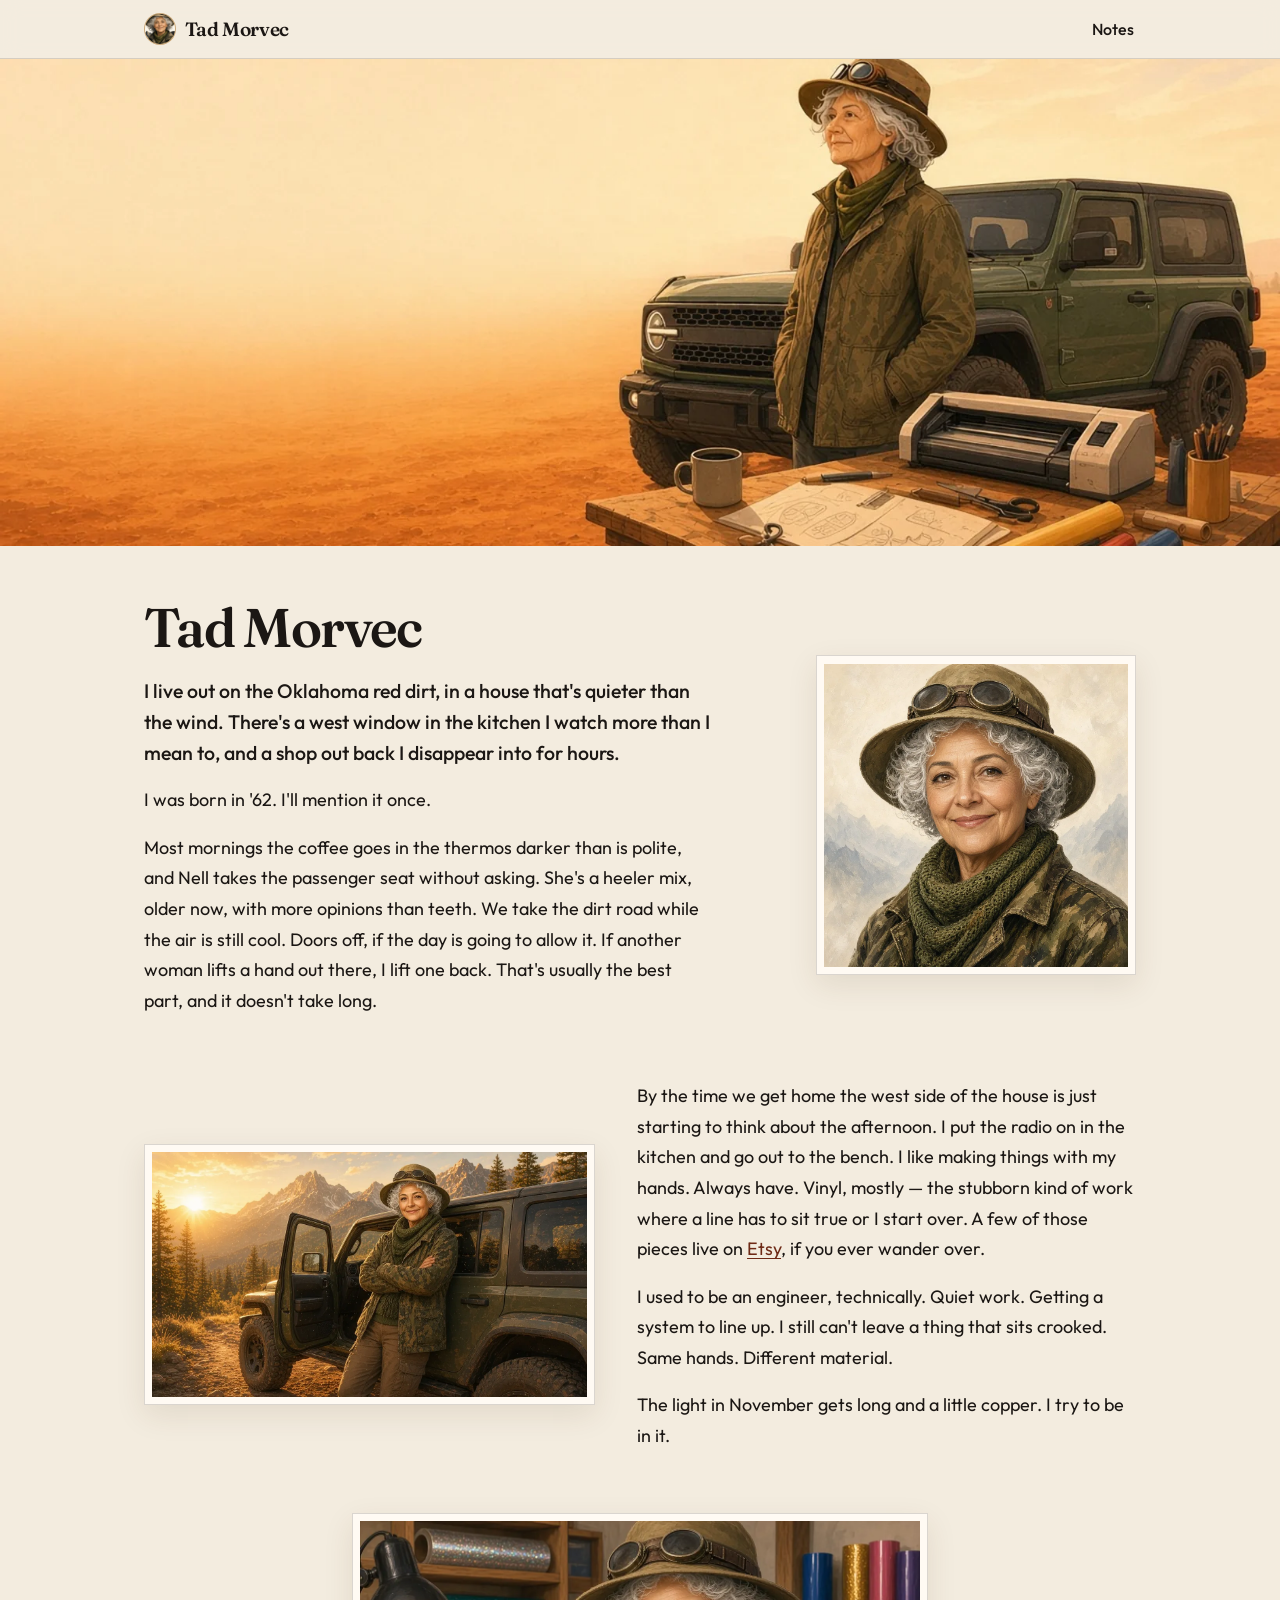
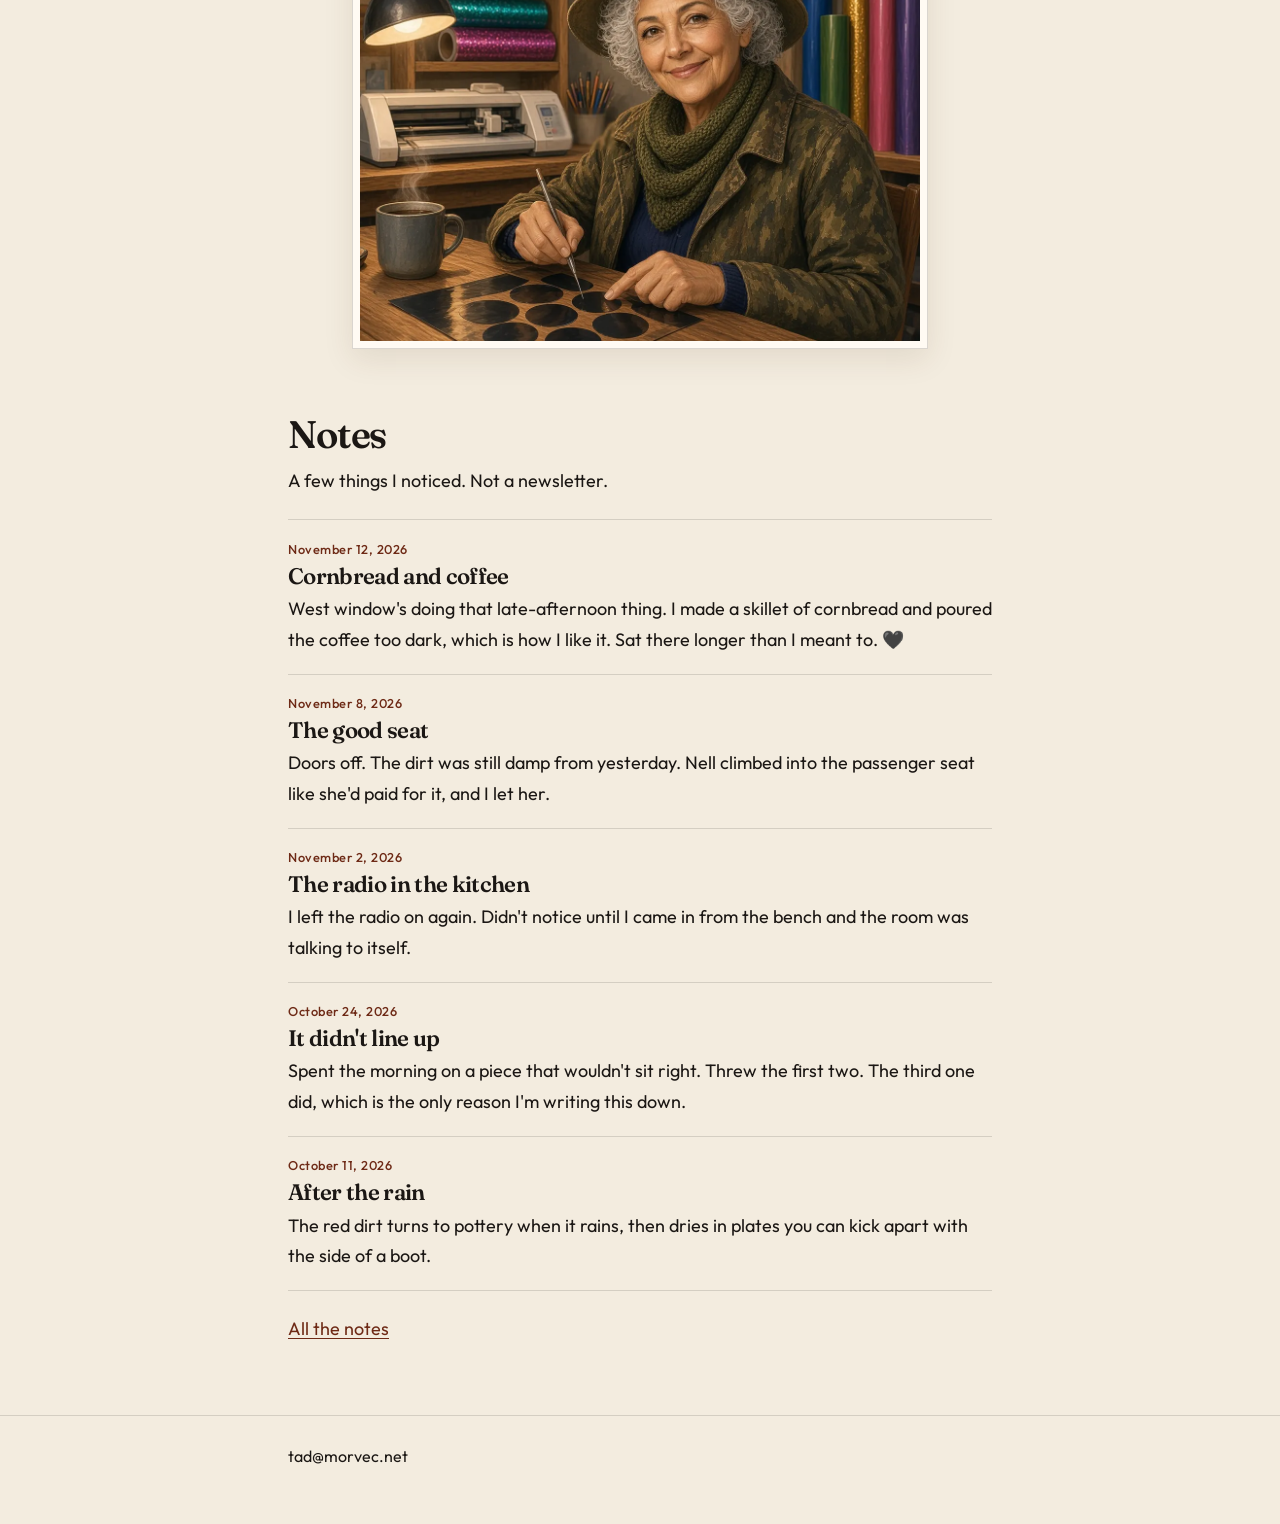
==== commit 82ed2adc: "Make the site Tad's personal world, not a shop Drop the product list, promo code, shop calls to acti" ====
--- a/index.html
+++ b/index.html
@@ -3,8 +3,8 @@
 <head>
   <meta charset="utf-8">
   <meta name="viewport" content="width=device-width, initial-scale=1">
-  <title>Tad Morvec · Oklahoma red dirt</title>
-  <meta name="description" content="I'm Tad Morvec. I live on the Oklahoma red dirt, keep a west window, and make Bronco overlays, stickers, and decals for women who drive with the doors off.">
+  <title>Tad Morvec</title>
+  <meta name="description" content="I live out on the Oklahoma red dirt, in a house with a west window I watch more than I mean to.">
   <meta name="author" content="Tad Morvec">
   <meta name="theme-color" content="#2c3826">
   <meta name="color-scheme" content="light">
@@ -14,30 +14,23 @@
   <link rel="apple-touch-icon" href="/images/apple-touch-icon.png">
 
   <meta property="og:site_name" content="Tad Morvec">
-  <meta property="og:title" content="Tad Morvec · Oklahoma red dirt">
-  <meta property="og:description" content="I'm Tad Morvec. I live on the Oklahoma red dirt, keep a west window, and make Bronco overlays, stickers, and decals for women who drive with the doors off.">
+  <meta property="og:title" content="Tad Morvec">
+  <meta property="og:description" content="I live out on the Oklahoma red dirt, in a house with a west window I watch more than I mean to.">
   <meta property="og:type" content="profile">
   <meta property="og:url" content="https://morvec.net/">
   <meta property="og:image" content="https://morvec.net/images/og.jpg">
-  <meta property="og:image:secure_url" content="https://morvec.net/images/og.jpg">
   <meta property="og:image:type" content="image/jpeg">
   <meta property="og:image:width" content="1200">
   <meta property="og:image:height" content="630">
   <meta property="og:image:alt" content="Tad Morvec standing by her olive Bronco and a vinyl cutting bench in red dirt country, coffee on the table.">
   <meta property="og:locale" content="en_US">
+  <meta name="twitter:card" content="summary_large_image">
+  <meta name="twitter:title" content="Tad Morvec">
+  <meta name="twitter:description" content="I live out on the Oklahoma red dirt, in a house with a west window I watch more than I mean to.">
+  <meta name="twitter:image" content="https://morvec.net/images/og.jpg">
+  <meta name="twitter:image:alt" content="Tad Morvec standing by her olive Bronco and a vinyl cutting bench in red dirt country, coffee on the table.">
   <meta property="profile:first_name" content="Tad">
   <meta property="profile:last_name" content="Morvec">
-
-  <meta name="twitter:card" content="summary_large_image">
-  <meta name="twitter:title" content="Tad Morvec · Oklahoma red dirt">
-  <meta name="twitter:description" content="I'm Tad Morvec. I live on the Oklahoma red dirt, keep a west window, and make Bronco overlays, stickers, and decals for women who drive with the doors off.">
-  <meta name="twitter:image" content="https://morvec.net/images/og.jpg">
-  <meta name="twitter:image:alt" content="Tad Morvec standing by her olive Bronco and a vinyl cutting bench in red dirt country, coffee on the table.">
-
-  <link rel="preconnect" href="https://fonts.googleapis.com">
-  <link rel="preconnect" href="https://fonts.gstatic.com" crossorigin>
-  <link href="https://fonts.googleapis.com/css2?family=Big+Shoulders+Stencil+Display:wght@800&family=Fraunces:ital,opsz,wght@0,9..144,500;0,9..144,600;0,9..144,700;1,9..144,500;1,9..144,600&family=Outfit:wght@400;500;600&display=swap" rel="stylesheet">
-  <link rel="stylesheet" href="/css/site.css">
 
   <script type="application/ld+json">
   {
@@ -51,15 +44,15 @@
       "@type": "Place",
       "name": "Oklahoma"
     },
-    "description": "I live on the Oklahoma red dirt, keep a west window, and make Bronco overlays, stickers, and decals for women who drive with the doors off.",
-    "sameAs": [
-      "https://www.facebook.com/profile.php?id=61596662214128",
-      "https://www.facebook.com/profile.php?id=61596221653793",
-      "https://www.tiktok.com/@tad.morvec",
-      "https://www.etsy.com/shop/CptPlastic"
-    ]
+    "description": "I live out on the Oklahoma red dirt, in a house with a west window I watch more than I mean to."
   }
   </script>
+
+  <link rel="preconnect" href="https://fonts.googleapis.com">
+  <link rel="preconnect" href="https://fonts.gstatic.com" crossorigin>
+  <link href="https://fonts.googleapis.com/css2?family=Fraunces:ital,opsz,wght@0,9..144,500;0,9..144,600;0,9..144,700;1,9..144,500;1,9..144,600&family=Outfit:wght@400;500;600&display=swap" rel="stylesheet">
+  <link rel="stylesheet" href="/css/site.css">
+
 </head>
 <body id="top">
   <a class="skip" href="#content">Skip to content</a>
@@ -72,10 +65,7 @@
       </a>
       <nav aria-label="Primary">
         <ul>
-          <li><a href="/#about">About</a></li>
-          <li><a href="/#making">Making</a></li>
           <li><a href="/notes/">Notes</a></li>
-          <li><a href="/#shop">Shop</a></li>
         </ul>
       </nav>
     </div>
@@ -85,18 +75,17 @@
     <figure class="cover">
       <picture>
         <source srcset="/images/tad-cover.webp" type="image/webp">
-        <img src="/images/tad-cover.jpg" width="1640" height="624" alt="Tad at a vinyl cutting bench in red dirt country, an olive Bronco parked behind her, coffee and sketches on the table." fetchpriority="high" decoding="async">
+        <img src="/images/tad-cover.jpg" width="1640" height="624" alt="Tad at a workbench in red dirt country, an olive Bronco parked behind her, coffee and sketches on the table." fetchpriority="high" decoding="async">
       </picture>
     </figure>
 
-    <section class="hero" aria-labelledby="hero-title">
-      <div class="wrap hero-grid">
-        <div class="hero-copy">
-          <p class="kicker">Oklahoma red dirt · born 1962</p>
-          <h1 id="hero-title">Tad<br>Morvec</h1>
-          <p class="lede">I'm the one in the wide-brim hat. Silver curls, olive scarf, a camo jacket that's already done some miles.</p>
-          <p>I keep a west-facing window and I still watch the light change. Between that and the workbench, that's most of a day.</p>
-          <p>I cut overlays, stickers, and decals for women who drive with the doors off. Military, first responder, IT. If you want a thing that fits, you're my kind of neighbor.</p>
+    <div class="home">
+      <section class="intro wrap" aria-labelledby="intro-title">
+        <div class="intro-copy">
+          <h1 id="intro-title">Tad Morvec</h1>
+          <p class="lede">I live out on the Oklahoma red dirt, in a house that's quieter than the wind. There's a west window in the kitchen I watch more than I mean to, and a shop out back I disappear into for hours.</p>
+          <p>I was born in '62. I'll mention it once.</p>
+          <p>Most mornings the coffee goes in the thermos darker than is polite, and Nell takes the passenger seat without asking. She's a heeler mix, older now, with more opinions than teeth. We take the dirt road while the air is still cool. Doors off, if the day is going to allow it. If another woman lifts a hand out there, I lift one back. That's usually the best part, and it doesn't take long.</p>
         </div>
         <figure class="shot portrait">
           <picture>
@@ -104,151 +93,79 @@
             <img src="/images/tad-portrait.jpg" width="1024" height="1024" alt="Tad Morvec, silver curls under a wide-brim hat with goggles on the band, an olive scarf, and a camouflage jacket." decoding="async">
           </picture>
         </figure>
-      </div>
-    </section>
+      </section>
 
-    <section id="about" class="about" aria-labelledby="about-title">
-      <div class="wrap about-grid">
-        <div>
-          <p class="kicker">The short version</p>
-          <h2 id="about-title">Toolbox was already in the back seat</h2>
-          <p>I've always been the one with a toolbox in the back seat. Somewhere along the way I got a cutting machine, and that was the end of my free time.</p>
-          <p>I started making overlays for my own Bronco because nothing out there had any personality. Friends wanted a set. Then strangers did. Now the bench is covered in vinyl scraps, and I wouldn't have it any other way.</p>
-          <p>I used to be an engineer, technically. Quiet work. Getting a system to line up. Same hands, different material. If a piece doesn't fit clean, it doesn't leave here.</p>
-          <p>I drink my coffee black, usually from a thermos. I like a kitchen that smells like something I made.</p>
-        </div>
+      <section class="days wrap">
         <figure class="shot trail-shot">
           <picture>
             <source srcset="/images/tad-trail.webp" type="image/webp">
-            <img src="/images/tad-trail.jpg" width="1280" height="720" alt="Tad in her hat and camouflage jacket, arms crossed beside an olive Bronco with the door open, on a dirt trail at sunrise." loading="lazy" decoding="async">
-          </picture>
-          <figcaption>A dirt road before the day gets loud. If you lift a hand, I wave back. That's the good part.</figcaption>
-        </figure>
-      </div>
-    </section>
-
-    <section id="making" class="making" aria-labelledby="making-title">
-      <div class="wrap making-grid">
-        <div class="making-head">
-          <p class="kicker">On the bench</p>
-          <h2 id="making-title">Making things</h2>
-          <p>The 2021 and newer grille overlay is the one people ask for by name. The rest earn their keep. One line of sass, big enough to read from a car length back.</p>
-        </div>
-        <figure class="shot">
-          <picture>
-            <source srcset="/images/tad-workbench.webp" type="image/webp">
-            <img src="/images/tad-workbench.jpg" width="1152" height="864" alt="Tad at her wooden workbench, weeding round black vinyl shapes with a craft tool. Holographic vinyl rolls and a cutting machine sit behind her, and a mug of coffee is at her elbow." loading="lazy" decoding="async">
+            <img src="/images/tad-trail.jpg" width="1280" height="720" alt="Tad standing with her arms crossed beside an olive Bronco with the door open, on a dirt trail at sunrise." loading="lazy" decoding="async">
           </picture>
         </figure>
-        <div class="making-body">
-          <ul class="favorites">
-            <li>
-              <p class="flag">Bestseller</p>
-              <h3>2021+ grille overlay</h3>
-              <p>The front of the truck. Letters that sit right and read clean.</p>
-            </li>
-            <li>
-              <h3>Badlands badges</h3>
-              <p>For a Bronco that has already earned the dirt.</p>
-            </li>
-            <li>
-              <h3>Third brake light covers</h3>
-              <p>Up high, where the car behind you has to look.</p>
-            </li>
-            <li>
-              <h3>Horse badges</h3>
-              <p>For the horse women. You know who you are.</p>
-            </li>
-            <li>
-              <h3>Holographic vinyl</h3>
-              <p>Catches the sun at a stoplight. Quiet until it isn't.</p>
-            </li>
-            <li>
-              <p class="flag">Coming up</p>
-              <h3>Laser engraving</h3>
-              <p>Still deciding what I want to put on wood and metal. I'll say when the first piece comes off the bench.</p>
-            </li>
-          </ul>
-          <p class="making-shop">The pieces live on Etsy. Over there I'm CptPlastic.</p>
-          <p><a class="button" href="https://www.etsy.com/shop/CptPlastic">Visit the shop</a></p>
+        <div>
+          <p>By the time we get home the west side of the house is just starting to think about the afternoon. I put the radio on in the kitchen and go out to the bench. I like making things with my hands. Always have. Vinyl, mostly — the stubborn kind of work where a line has to sit true or I start over. A few of those pieces live on <a href="https://www.etsy.com/shop/CptPlastic">Etsy</a>, if you ever wander over.</p>
+          <p>I used to be an engineer, technically. Quiet work. Getting a system to line up. I still can't leave a thing that sits crooked. Same hands. Different material.</p>
+          <p>The light in November gets long and a little copper. I try to be in it.</p>
         </div>
-      </div>
-    </section>
+      </section>
 
-    <section id="notes" class="notes" aria-labelledby="notes-title">
-      <div class="wrap">
-        <p class="kicker">A few things I noticed</p>
+      <figure class="shot bench-shot wrap">
+        <picture>
+          <source srcset="/images/tad-workbench.webp" type="image/webp">
+          <img src="/images/tad-workbench.jpg" width="1152" height="864" alt="Tad at her wooden workbench, weeding black vinyl shapes, a mug of coffee at her elbow and a cutting machine behind her." loading="lazy" decoding="async">
+        </picture>
+      </figure>
+
+      <section class="notes-home wrap" aria-labelledby="notes-title">
         <h2 id="notes-title">Notes</h2>
-        <p class="notes-intro">Not a newsletter. Just what the light was doing, or what came off the bench.</p>
+        <p class="notes-intro">A few things I noticed. Not a newsletter.</p>
 
-        <article class="note-card">
-          <a class="note-image" href="/notes/cornbread.html">
-            <picture>
-              <source srcset="/images/notes-cornbread.webp" type="image/webp">
-              <img src="/images/notes-cornbread.jpg" width="1080" height="1080" alt="Tad at a kitchen table by a west window, holding a speckled enamel mug of coffee, a skillet of cornbread in front of her and a thermos at her elbow." loading="lazy" decoding="async">
-            </picture>
-          </a>
-          <div class="note-body">
-            <p class="note-date"><time datetime="2026-11-12">November 12, 2026</time></p>
-            <h3><a href="/notes/cornbread.html">Cornbread and coffee</a></h3>
-            <p>West window's doing that late-afternoon thing. I made a skillet of cornbread and poured the coffee too dark, which is how I like it. Sat there longer than I meant to. 🖤</p>
-            <p class="note-links">
-              <a href="/notes/cornbread.html">The note</a>
-              <span aria-hidden="true">·</span>
-              <a href="https://www.facebook.com/permalink.php?story_fbid=pfbid0z9XHvrBuCxPSWzxgchkPzDFZN49eNJTAF7inbA89pUMbJmBsZaqKb6CxwdEncTgJl&amp;id=61596662214128" rel="noopener">Also on Facebook</a>
-            </p>
-          </div>
-        </article>
-
-        <p class="notes-more"><a href="/notes/">All notes</a></p>
-      </div>
-    </section>
-
-    <section id="shop" class="shop" aria-labelledby="shop-title">
-      <div class="wrap shop-grid">
-        <div>
-          <p class="kicker">Second stop</p>
-          <h2 id="shop-title">The person is first</h2>
-          <p>The shop is second. Same bench, same hands. If you need a set, that's where they live.</p>
-          <p>Questions come to <a href="mailto:tad@morvec.net">tad@morvec.net</a>. I read it.</p>
-        </div>
-        <aside id="promo" class="promo" data-until="2026-12-31">
-          <p class="kicker">For neighbors</p>
-          <p class="promo-offer"><strong>15% off</strong> stickers and decals through December 31, 2026.</p>
-          <p class="code">BRONCOGIRL</p>
-          <p>Use that code at checkout on <a href="https://www.etsy.com/shop/CptPlastic">Etsy</a>.</p>
-        </aside>
-      </div>
-    </section>
+        <ol class="note-list">
+          <li>
+            <article>
+              <p class="note-date"><time datetime="2026-11-12">November 12, 2026</time></p>
+              <h3><a href="/notes/cornbread.html">Cornbread and coffee</a></h3>
+              <p>West window's doing that late-afternoon thing. I made a skillet of cornbread and poured the coffee too dark, which is how I like it. Sat there longer than I meant to. 🖤</p>
+            </article>
+          </li>
+          <li>
+            <article>
+              <p class="note-date"><time datetime="2026-11-08">November 8, 2026</time></p>
+              <h3><a href="/notes/the-good-seat.html">The good seat</a></h3>
+              <p>Doors off. The dirt was still damp from yesterday. Nell climbed into the passenger seat like she'd paid for it, and I let her.</p>
+            </article>
+          </li>
+          <li>
+            <article>
+              <p class="note-date"><time datetime="2026-11-02">November 2, 2026</time></p>
+              <h3><a href="/notes/the-radio.html">The radio in the kitchen</a></h3>
+              <p>I left the radio on again. Didn't notice until I came in from the bench and the room was talking to itself.</p>
+            </article>
+          </li>
+          <li>
+            <article>
+              <p class="note-date"><time datetime="2026-10-24">October 24, 2026</time></p>
+              <h3><a href="/notes/it-didnt-line-up.html">It didn't line up</a></h3>
+              <p>Spent the morning on a piece that wouldn't sit right. Threw the first two. The third one did, which is the only reason I'm writing this down.</p>
+            </article>
+          </li>
+          <li>
+            <article>
+              <p class="note-date"><time datetime="2026-10-11">October 11, 2026</time></p>
+              <h3><a href="/notes/after-the-rain.html">After the rain</a></h3>
+              <p>The red dirt turns to pottery when it rains, then dries in plates you can kick apart with the side of a boot.</p>
+            </article>
+          </li>
+        </ol>
+        <p class="notes-more"><a href="/notes/">All the notes</a></p>
+      </section>
+    </div>
   </main>
 
   <footer class="site-footer">
     <div class="wrap">
-      <ul class="social">
-        <li>
-          <a href="https://www.facebook.com/profile.php?id=61596662214128" rel="me noopener">
-            <svg viewBox="0 0 24 24" aria-hidden="true" focusable="false"><path fill="currentColor" d="M14.2 21v-7.2h2.4l.4-2.8h-2.8V9.2c0-.8.2-1.4 1.4-1.4H17V5.2A18 18 0 0 0 14.8 5C12.4 5 10.8 6.4 10.8 9v2H8.2v2.8h2.6V21z"/></svg>
-            Facebook
-          </a>
-        </li>
-        <li>
-          <a href="https://www.facebook.com/profile.php?id=61596221653793" rel="me noopener">
-            <svg viewBox="0 0 24 24" aria-hidden="true" focusable="false"><path fill="currentColor" d="M14.2 21v-7.2h2.4l.4-2.8h-2.8V9.2c0-.8.2-1.4 1.4-1.4H17V5.2A18 18 0 0 0 14.8 5C12.4 5 10.8 6.4 10.8 9v2H8.2v2.8h2.6V21z"/></svg>
-            Shop page
-          </a>
-        </li>
-        <li>
-          <a href="https://www.tiktok.com/@tad.morvec" rel="me noopener">
-            <svg viewBox="0 0 24 24" aria-hidden="true" focusable="false"><path fill="currentColor" d="M14.2 3h2.1a5.6 5.6 0 0 0 4.5 4.4v2.2a7.7 7.7 0 0 1-4.5-1.5v6.7a6.3 6.3 0 1 1-6.3-6.3c.3 0 .6 0 .9.1v2.3a4 4 0 1 0 2.8 3.8V3z"/></svg>
-            TikTok
-          </a>
-        </li>
-      </ul>
-      <p class="signoff">See you out there. 🖤</p>
       <p><a class="email" href="mailto:tad@morvec.net">tad@morvec.net</a></p>
     </div>
   </footer>
-
-  <script src="/js/site.js"></script>
 </body>
 </html>
--- a/css/site.css
+++ b/css/site.css
@@ -1,20 +1,18 @@
 :root {
   --ink: #1b1714;
   --sand: #f3ecdf;
-  --sand-2: #f7f3ea;
+  --sand-2: #f6f0e6;
   --paper: #fffaf3;
-  --tag: #efe4cf;
   --olive: #2c3826;
   --olive-deep: #1e291c;
   --dirt: #6e2a16;
   --haze: #f0c892;
   --cream: #f4efe4;
-  --line: rgba(27, 23, 20, 0.16);
-  --shadow: #c4a882;
-  --font-display: "Big Shoulders Stencil Display", Impact, "Arial Narrow", sans-serif;
+  --line: rgba(27, 23, 20, 0.14);
   --font-serif: Fraunces, "Iowan Old Style", "Palatino Linotype", Palatino, serif;
   --font-body: Outfit, "Segoe UI", "Helvetica Neue", sans-serif;
-  --wrap: min(68rem, calc(100% - 2.5rem));
+  --wrap: min(44rem, calc(100% - 2.5rem));
+  --wide: min(62rem, calc(100% - 2.5rem));
 }
 
 *,
@@ -26,7 +24,7 @@
 html {
   scroll-behavior: smooth;
   overflow-x: clip;
-  scroll-padding-top: 5.5rem;
+  scroll-padding-top: 4.5rem;
 }
 
 body {
@@ -34,9 +32,9 @@
   color: var(--ink);
   background: var(--sand);
   font-family: var(--font-body);
-  font-size: 1.0625rem;
+  font-size: 1.125rem;
   font-weight: 400;
-  line-height: 1.65;
+  line-height: 1.7;
   text-rendering: optimizeLegibility;
 }
 
@@ -47,42 +45,33 @@
 }
 
 p {
-  margin: 0 0 1rem;
+  margin: 0 0 1.05rem;
   text-wrap: pretty;
 }
 
 h1,
 h2,
 h3 {
-  line-height: 1.05;
+  font-family: var(--font-serif);
+  font-weight: 600;
+  letter-spacing: -0.03em;
+  line-height: 1.1;
   text-wrap: balance;
 }
 
 h1 {
-  margin: 0.2rem 0 1rem;
-  font-family: var(--font-display);
-  font-size: clamp(3.2rem, 14vw, 6.2rem);
-  font-weight: 800;
-  letter-spacing: 0.02em;
-  line-height: 0.88;
-  text-transform: uppercase;
+  margin: 0 0 1.1rem;
+  font-size: clamp(2.2rem, 6vw, 3.4rem);
 }
 
 h2 {
-  margin: 0 0 1rem;
-  font-family: var(--font-serif);
-  font-size: clamp(2rem, 5.5vw, 3.15rem);
-  font-weight: 600;
-  letter-spacing: -0.02em;
-  line-height: 1.05;
+  margin: 0 0 0.7rem;
+  font-size: clamp(1.8rem, 4vw, 2.4rem);
 }
 
 h3 {
-  margin: 0.15rem 0 0.35rem;
-  font-family: var(--font-serif);
-  font-size: clamp(1.35rem, 3vw, 1.7rem);
-  font-weight: 600;
-  letter-spacing: -0.015em;
+  margin: 0 0 0.35rem;
+  font-size: 1.35rem;
 }
 
 a {
@@ -118,65 +107,52 @@
   outline-offset: 3px;
 }
 
-.site-header :focus-visible,
-.site-footer :focus-visible,
-.button:focus-visible {
-  outline-color: var(--cream);
-}
-
 .wrap {
   width: var(--wrap);
   margin-inline: auto;
-}
-
-.kicker {
-  margin: 0 0 0.55rem;
-  color: var(--dirt);
-  font-size: 0.78rem;
-  font-weight: 600;
-  letter-spacing: 0.14em;
-  text-transform: uppercase;
 }
 
 .site-header {
   position: sticky;
   top: 0;
   z-index: 10;
-  background: var(--olive);
-  color: var(--cream);
+  background: rgba(243, 236, 223, 0.92);
+  backdrop-filter: blur(10px);
+  border-bottom: 1px solid var(--line);
 }
 
 .bar {
+  width: var(--wide);
   display: flex;
   flex-wrap: wrap;
   align-items: center;
   justify-content: space-between;
-  gap: 0.15rem 1.25rem;
-  padding-block: 0.35rem;
+  gap: 0.2rem 1.25rem;
+  padding-block: 0.45rem;
+  margin-inline: auto;
 }
 
 .brand {
   display: inline-flex;
   align-items: center;
   gap: 0.55rem;
-  color: var(--cream);
-  font-family: var(--font-display);
-  font-size: 1.45rem;
-  font-weight: 800;
-  letter-spacing: 0.08em;
+  color: var(--ink);
+  font-family: var(--font-serif);
+  font-size: 1.2rem;
+  font-weight: 600;
+  letter-spacing: -0.02em;
   line-height: 1;
   text-decoration: none;
-  text-transform: uppercase;
 }
 
 .brand:hover {
-  color: var(--cream);
+  color: var(--dirt);
 }
 
 .brand-mark {
   width: 2rem;
   height: 2rem;
-  border: 1.5px solid rgba(244, 239, 228, 0.7);
+  border: 1px solid rgba(27, 23, 20, 0.18);
   border-radius: 50%;
   object-fit: cover;
   background: var(--haze);
@@ -184,8 +160,6 @@
 
 .site-header nav ul {
   display: flex;
-  flex-wrap: wrap;
-  gap: 0.1rem 0.15rem;
   margin: 0;
   padding: 0;
   list-style: none;
@@ -195,18 +169,16 @@
   display: inline-flex;
   align-items: center;
   min-height: 44px;
-  padding-inline: 0.5rem;
-  color: var(--cream);
-  font-size: 0.92rem;
-  font-weight: 600;
-  letter-spacing: 0.1em;
-  text-decoration: none;
-  text-transform: uppercase;
+  padding-inline: 0.15rem;
+  color: var(--ink);
+  font-size: 1rem;
+  font-weight: 500;
+  text-decoration: none;
 }
 
 .site-header nav a:hover,
 .site-header nav a[aria-current="page"] {
-  color: #e7c4a4;
+  color: var(--dirt);
 }
 
 .cover {
@@ -222,134 +194,51 @@
   object-position: 78% center;
 }
 
-.hero {
-  padding: 2.4rem 0 2.6rem;
-}
-
-.hero-grid {
+.home {
+  padding: 2.6rem 0 3.4rem;
+}
+
+.intro {
+  width: var(--wide);
+  display: grid;
+  gap: 1.8rem;
+  align-items: start;
+  margin-bottom: 2.4rem;
+}
+
+.lede {
+  font-size: 1.22rem;
+  font-weight: 500;
+  line-height: 1.6;
+}
+
+.shot {
+  margin: 0;
+  padding: 0.45rem;
+  background: var(--paper);
+  border: 1px solid rgba(27, 23, 20, 0.16);
+  box-shadow: 0 10px 28px rgba(80, 50, 20, 0.1);
+}
+
+.portrait {
+  width: min(100%, 18rem);
+  margin-inline: auto;
+}
+
+.days {
+  width: var(--wide);
   display: grid;
   gap: 1.6rem;
-  align-items: center;
-}
-
-.lede {
-  font-size: 1.2rem;
-  font-weight: 500;
-  max-width: 38rem;
-}
-
-.hero-copy p:last-child {
-  max-width: 38rem;
-  margin-bottom: 0;
-}
-
-h1::after {
-  content: "";
-  display: block;
-  width: 4.4rem;
-  height: 0.38rem;
-  margin-top: 0.85rem;
-  background: var(--dirt);
-}
-
-.page-head h1::after,
-.note-head h1::after {
-  margin-bottom: 0.2rem;
-}
-
-.shot {
-  margin: 0;
-  padding: 0.55rem;
-  background: var(--cream);
-  border: 3px solid var(--ink);
-  box-shadow: 8px 8px 0 var(--shadow);
-}
-
-.portrait {
-  width: min(100%, 22rem);
-  margin-inline: auto;
-}
-
-.about {
-  padding: 3.2rem 0;
-  background: var(--sand-2);
-}
-
-.about-grid,
-.making-grid,
-.shop-grid {
-  display: grid;
-  gap: 1.8rem;
-}
-
-.about-grid .shot figcaption,
-.trail-shot figcaption {
-  margin: 0.7rem 0.15rem 0.1rem;
-  color: var(--ink);
-  font-family: var(--font-serif);
-  font-size: 1.02rem;
-  font-style: italic;
-  font-weight: 500;
-  line-height: 1.45;
-}
-
-.making {
-  padding: 3.2rem 0;
-  background: var(--olive);
-  color: var(--cream);
-}
-
-.making .kicker,
-.making a {
-  color: #e7c4a4;
-}
-
-.making .shot {
-  background: var(--olive-deep);
-  border-color: var(--cream);
-  box-shadow: 8px 8px 0 var(--dirt);
-}
-
-.favorites {
-  margin: 0;
-  padding: 0;
-  list-style: none;
-}
-
-.favorites li {
-  padding: 0.95rem 0;
-  border-top: 1px solid rgba(244, 239, 228, 0.22);
-}
-
-.favorites li:last-child {
-  padding-bottom: 0.2rem;
-}
-
-.favorites p:last-child {
-  margin-bottom: 0;
-  max-width: 36rem;
-}
-
-.flag {
-  display: inline-block;
-  margin: 0 0 0.35rem;
-  padding: 0.12rem 0.45rem 0.08rem;
-  background: var(--dirt);
-  color: var(--cream);
-  font-size: 0.72rem;
-  font-weight: 600;
-  letter-spacing: 0.14em;
-  line-height: 1.4;
-  text-transform: uppercase;
-}
-
-.making-shop {
-  margin: 1.4rem 0 0.4rem;
-  max-width: 36rem;
-}
-
-.notes {
-  padding: 3.2rem 0 3.4rem;
+  margin-bottom: 2.2rem;
+}
+
+.bench-shot {
+  width: min(var(--wide), 36rem);
+  margin: 0 auto 3rem;
+}
+
+.notes-home {
+  padding-top: 0.4rem;
 }
 
 .notes-intro,
@@ -359,76 +248,70 @@
 
 .notes-more {
   margin: 1.4rem 0 0;
-  font-weight: 600;
-}
-
-.note-card {
-  display: grid;
-  gap: 1.25rem;
-  margin: 1.6rem 0 0;
-  padding: 0.9rem;
-  background: var(--paper);
-  border: 2px solid var(--ink);
-  box-shadow: 7px 7px 0 var(--shadow);
-}
-
-.note-image {
-  display: block;
-}
-
-.note-image img {
-  width: 100%;
-  height: auto;
-}
-
-.note-body h2,
-.note-body h3 {
-  margin: 0 0 0.55rem;
-}
-
-.note-body h2 a,
-.note-body h3 a {
-  color: var(--ink);
-  text-decoration: none;
-}
-
-.note-body h2 a:hover,
-.note-body h3 a:hover {
-  color: var(--dirt);
-  text-decoration: underline;
-}
-
-.note-date {
-  margin: 0 0 0.3rem;
-  color: var(--dirt);
-  font-size: 0.8rem;
-  font-weight: 600;
-  letter-spacing: 0.1em;
-  text-transform: uppercase;
-}
-
-.note-links {
-  margin: 1rem 0 0;
-  font-weight: 600;
-}
-
-.note-links span {
-  margin: 0 0.4rem;
-  color: var(--line);
 }
 
 .note-list {
-  margin: 0;
+  margin: 1.4rem 0 0;
   padding: 0;
   list-style: none;
 }
 
-.note-list .note-card {
-  margin-top: 0;
+.note-list li {
+  margin: 0;
+  padding: 1.15rem 0;
+  border-top: 1px solid var(--line);
+}
+
+.note-list li:last-child {
+  border-bottom: 1px solid var(--line);
+}
+
+.note-list h2,
+.note-list h3 {
+  font-size: 1.4rem;
+}
+
+.note-list h2 a,
+.note-list h3 a {
+  color: var(--ink);
+  text-decoration: none;
+}
+
+.note-list h2 a:hover,
+.note-list h3 a:hover {
+  color: var(--dirt);
+  text-decoration: underline;
+}
+
+.note-list p:last-child {
+  margin-bottom: 0;
+}
+
+.note-date {
+  margin: 0 0 0.2rem;
+  color: var(--dirt);
+  font-size: 0.8rem;
+  font-weight: 500;
+  letter-spacing: 0.04em;
+}
+
+.kicker {
+  margin: 0 0 0.7rem;
+  font-size: 0.9rem;
+}
+
+.kicker a {
+  color: var(--dirt);
+  text-decoration: none;
+}
+
+.kicker a:hover {
+  text-decoration: underline;
 }
 
 .page {
-  padding: 2.2rem 0 3.4rem;
+  padding: 2.4rem 0 3.6rem;
+  scroll-margin-top: 4.5rem;
 }
 
 .page-head {
@@ -437,16 +320,7 @@
 
 .page-head h1,
 .note-head h1 {
-  font-family: var(--font-serif);
-  font-size: clamp(2.4rem, 8vw, 4.2rem);
-  font-weight: 600;
-  letter-spacing: -0.03em;
-  line-height: 1.05;
-  text-transform: none;
-}
-
-.note {
-  max-width: 42rem;
+  font-size: clamp(2.1rem, 6vw, 3.1rem);
 }
 
 .note-head {
@@ -454,164 +328,37 @@
 }
 
 .note-hero {
-  margin-bottom: 1.5rem;
+  margin: 0 0 1.5rem;
 }
 
 .note-copy {
   font-size: 1.15rem;
-  max-width: 38rem;
-}
-
-.note-copy p:last-of-type {
+}
+
+.note-copy p:last-child {
   margin-bottom: 0;
 }
 
-.kicker a {
-  color: inherit;
-  text-decoration: none;
-}
-
-.kicker a:hover {
+.site-footer {
+  padding: 1.6rem 0 2.2rem;
+  border-top: 1px solid var(--line);
+}
+
+.email {
+  color: var(--ink);
+  font-size: 1rem;
+  text-decoration: none;
+}
+
+.email:hover {
+  color: var(--dirt);
   text-decoration: underline;
-}
-
-.shop {
-  padding: 0 0 3.4rem;
-}
-
-.shop-grid {
-  padding: 1.5rem 1.15rem 1.6rem;
-  background: var(--paper);
-  border: 2px solid var(--ink);
-}
-
-.button {
-  display: inline-flex;
-  align-items: center;
-  justify-content: center;
-  min-height: 48px;
-  margin: 0.2rem 0 0.3rem;
-  padding: 0.55rem 1.1rem 0.4rem;
-  background: var(--cream);
-  color: var(--olive-deep);
-  border: 2px solid var(--cream);
-  font-family: var(--font-display);
-  font-size: 1.55rem;
-  font-weight: 800;
-  letter-spacing: 0.08em;
-  line-height: 1;
-  text-decoration: none;
-  text-transform: uppercase;
-}
-
-.button:hover {
-  background: var(--haze);
-  border-color: var(--haze);
-  color: var(--olive-deep);
-}
-
-.shop .button {
-  background: var(--olive);
-  border-color: var(--olive);
-  color: var(--cream);
-}
-
-.shop .button:hover {
-  background: var(--dirt);
-  border-color: var(--dirt);
-  color: var(--cream);
-}
-
-.promo {
-  margin: 0;
-  padding: 1.15rem 1.15rem 1.25rem;
-  background: var(--sand);
-  border: 2px dashed var(--olive);
-}
-
-.promo-offer {
-  margin-bottom: 0.35rem;
-  font-size: 1.12rem;
-}
-
-.code {
-  margin: 0.15rem 0 0.45rem;
-  color: var(--dirt);
-  font-family: var(--font-display);
-  font-size: clamp(2.2rem, 8vw, 3rem);
-  font-weight: 800;
-  letter-spacing: 0.12em;
-  line-height: 0.9;
-}
-
-.site-footer {
-  padding: 2rem 0 2.4rem;
-  background: var(--olive-deep);
-  color: var(--cream);
-}
-
-.social {
-  display: flex;
-  flex-wrap: wrap;
-  gap: 0.35rem 1.1rem;
-  margin: 0 0 1.1rem;
-  padding: 0;
-  list-style: none;
-}
-
-.social a {
-  display: inline-flex;
-  align-items: center;
-  gap: 0.45rem;
-  min-height: 44px;
-  color: var(--cream);
-  font-weight: 600;
-  letter-spacing: 0.04em;
-  text-decoration: none;
-}
-
-.social a:hover {
-  color: #e7c4a4;
-}
-
-.social svg {
-  width: 1.25rem;
-  height: 1.25rem;
-  flex: 0 0 auto;
-}
-
-.signoff {
-  display: inline-block;
-  margin: 0 0 1rem;
-  padding: 0.18rem 0.6rem 0.22rem;
-  background: var(--cream);
-  color: var(--ink);
-  font-size: 1.05rem;
-}
-
-.email {
-  color: var(--cream);
-  font-family: var(--font-display);
-  font-size: clamp(1.8rem, 6vw, 2.7rem);
-  font-weight: 800;
-  letter-spacing: 0.04em;
-  line-height: 1;
-  text-decoration: none;
-  text-transform: uppercase;
-}
-
-.email:hover {
-  color: #e7c4a4;
-}
-
-section[id],
-.page {
-  scroll-margin-top: 5.5rem;
 }
 
 @media (max-width: 759px) {
   :root {
-    --wrap: min(68rem, calc(100% - 1.5rem));
+    --wrap: min(44rem, calc(100% - 1.6rem));
+    --wide: min(62rem, calc(100% - 1.6rem));
   }
 
   .cover img {
@@ -620,75 +367,39 @@
     object-position: 84% 42%;
   }
 
-  html {
-    scroll-padding-top: 7.25rem;
-  }
-
-  section[id],
-  .page {
-    scroll-margin-top: 7.25rem;
+  .home {
+    padding-top: 1.8rem;
   }
 }
 
 @media (min-width: 760px) {
-  .hero {
-    padding: 3.4rem 0 3.6rem;
-  }
-
-  .hero-grid {
-    grid-template-columns: 1.15fr 0.85fr;
+  .home {
+    padding: 3.2rem 0 4.4rem;
+  }
+
+  .intro {
+    grid-template-columns: 1.2fr 0.8fr;
     gap: 3rem;
+    align-items: center;
+    margin-bottom: 3rem;
   }
 
   .portrait {
     width: 100%;
-  }
-
-  .about,
-  .making,
-  .notes {
-    padding: 4.4rem 0;
-  }
-
-  .about-grid {
-    grid-template-columns: 1.1fr 0.9fr;
-    gap: 2.8rem;
+    max-width: 20rem;
+    margin-inline: 0;
+    justify-self: end;
+  }
+
+  .days {
+    grid-template-columns: 0.95fr 1.05fr;
+    gap: 2.6rem;
     align-items: center;
-  }
-
-  .making-grid {
-    grid-template-columns: 0.95fr 1.05fr;
-    grid-template-rows: auto 1fr;
-    gap: 1.2rem 2.8rem;
-    align-items: start;
-  }
-
-  .making-grid .shot {
-    grid-column: 1;
-    grid-row: 1 / span 2;
-  }
-
-  .making-head,
-  .making-body {
-    grid-column: 2;
-  }
-
-  .shop {
-    padding-bottom: 4.5rem;
-  }
-
-  .shop-grid {
-    grid-template-columns: 1.15fr 0.85fr;
-    gap: 2rem;
-    align-items: start;
-    padding: 2rem 2rem 2.1rem;
-  }
-
-  .note-card {
-    grid-template-columns: 16rem 1fr;
-    gap: 1.6rem;
-    align-items: center;
-    padding: 1.1rem;
+    margin-bottom: 2.8rem;
+  }
+
+  .bench-shot {
+    margin-bottom: 3.6rem;
   }
 
   .page {
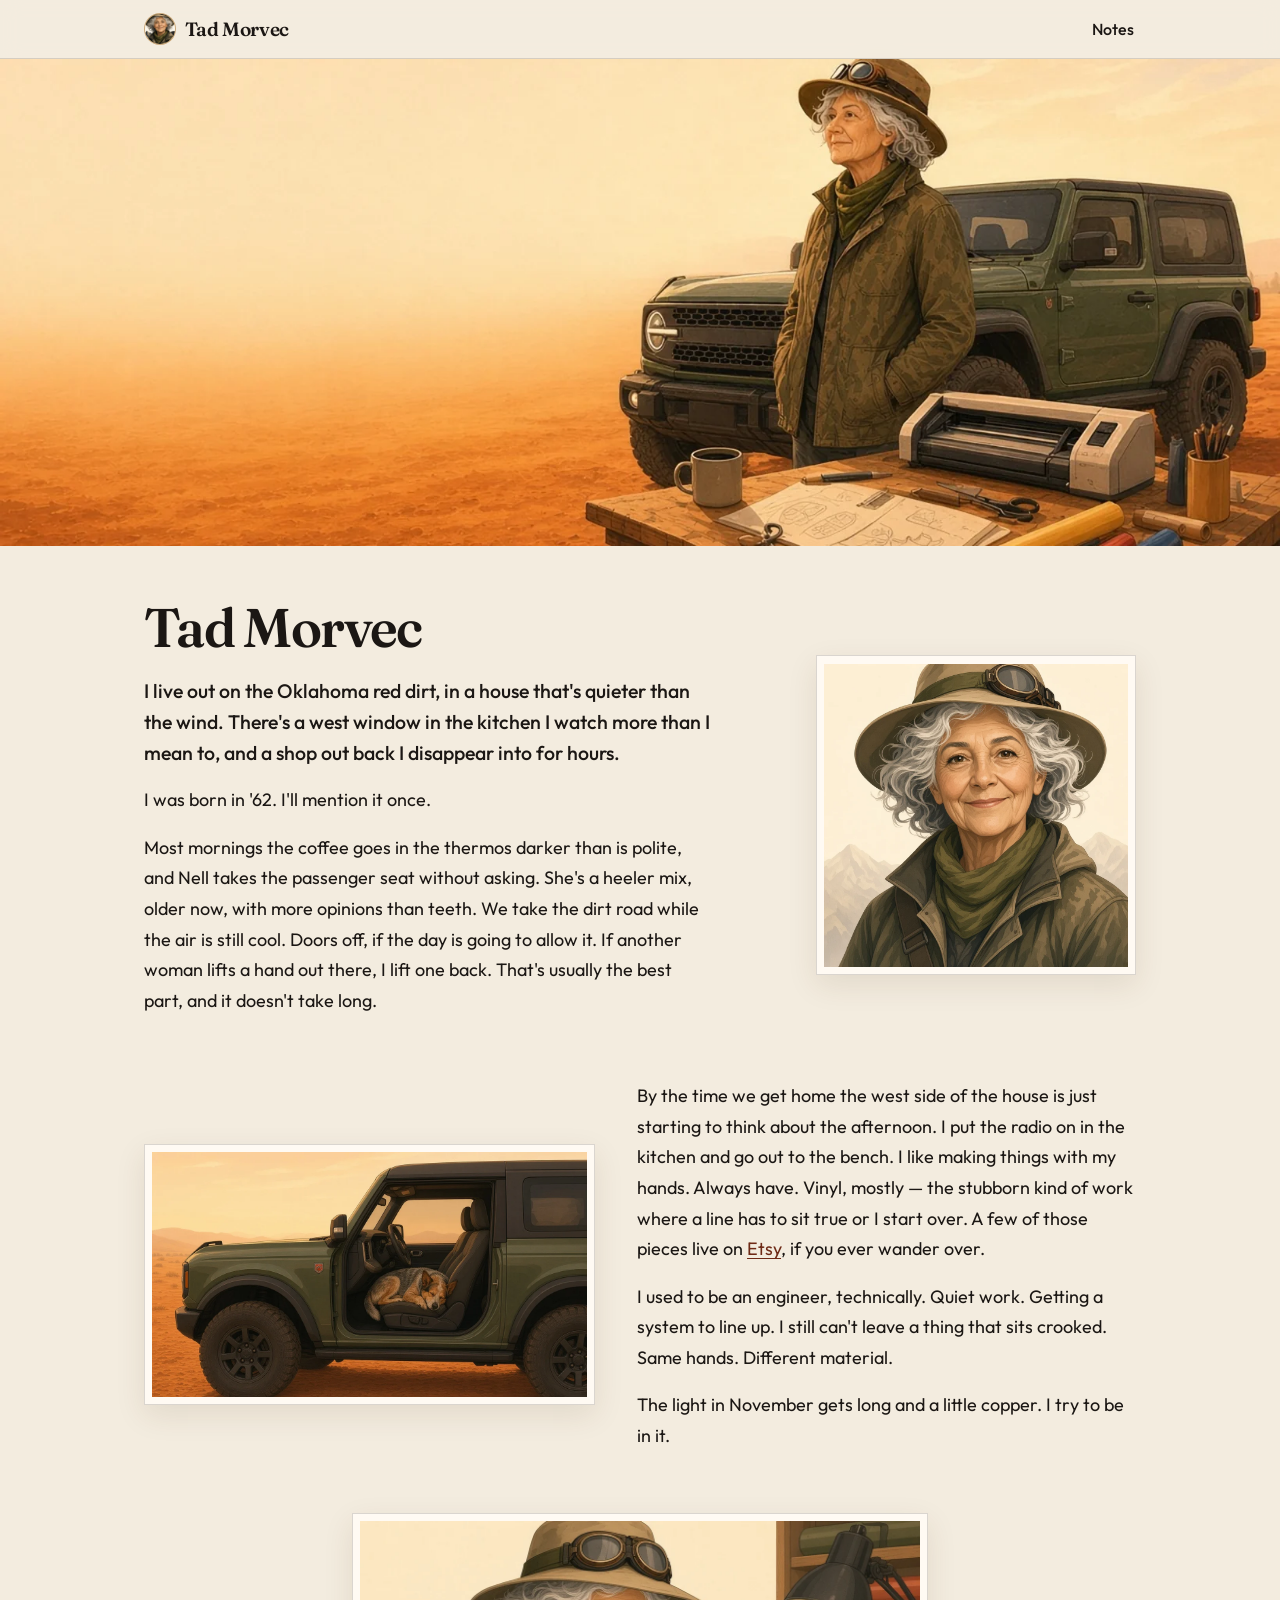
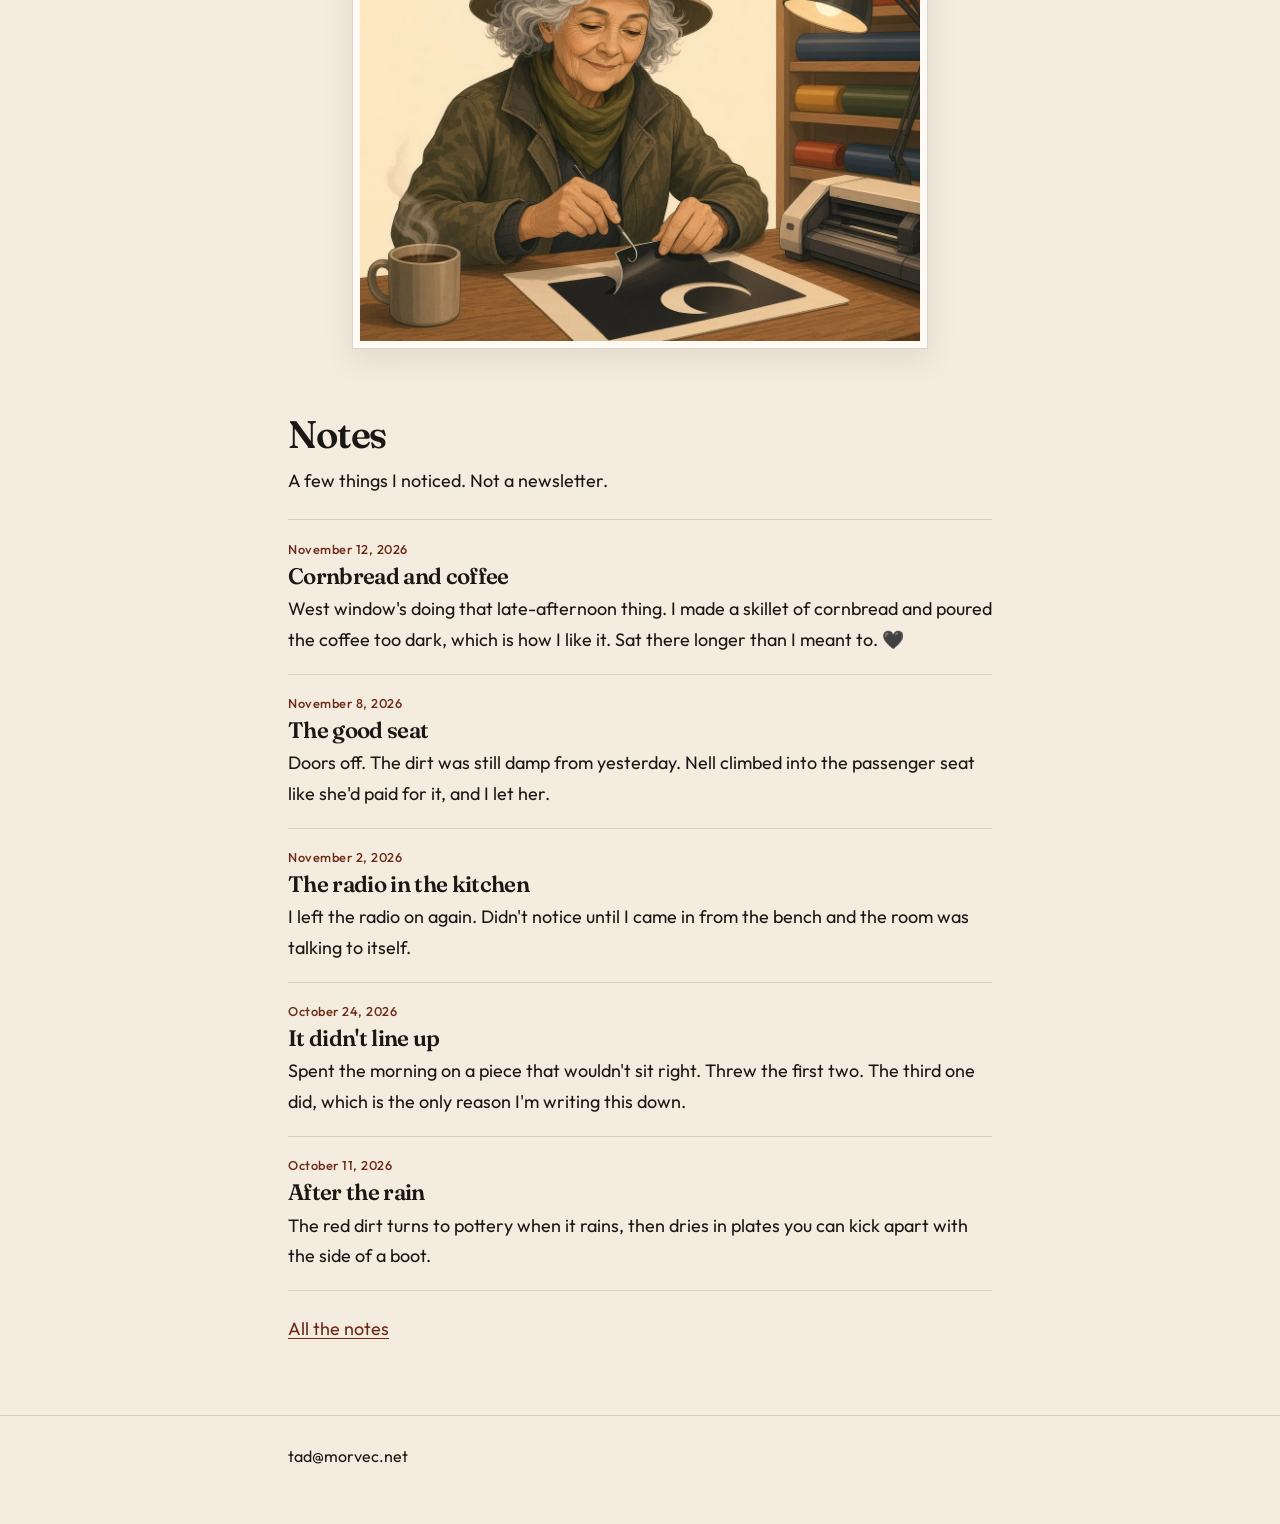
==== commit 28c91649: "Replace glossy homepage art with washed cartoon illustrations Swap the hero portrait, the truck phot" ====
--- a/index.html
+++ b/index.html
@@ -98,8 +98,8 @@
       <section class="days wrap">
         <figure class="shot trail-shot">
           <picture>
-            <source srcset="/images/tad-trail.webp" type="image/webp">
-            <img src="/images/tad-trail.jpg" width="1280" height="720" alt="Tad standing with her arms crossed beside an olive Bronco with the door open, on a dirt trail at sunrise." loading="lazy" decoding="async">
+            <source srcset="/images/tad-nell.webp" type="image/webp">
+            <img src="/images/tad-nell.jpg" width="1280" height="720" alt="Nell, an old heeler mix with a graying muzzle, asleep in the passenger seat of a doors-off olive Bronco on red dirt in late golden light." loading="lazy" decoding="async">
           </picture>
         </figure>
         <div>
@@ -112,7 +112,7 @@
       <figure class="shot bench-shot wrap">
         <picture>
           <source srcset="/images/tad-workbench.webp" type="image/webp">
-          <img src="/images/tad-workbench.jpg" width="1152" height="864" alt="Tad at her wooden workbench, weeding black vinyl shapes, a mug of coffee at her elbow and a cutting machine behind her." loading="lazy" decoding="async">
+          <img src="/images/tad-workbench.jpg" width="1152" height="864" alt="Tad at her wooden workbench in a washed illustration, weeding a sheet of black vinyl, a mug of coffee at her elbow and a vinyl cutter beside her." loading="lazy" decoding="async">
         </picture>
       </figure>
 
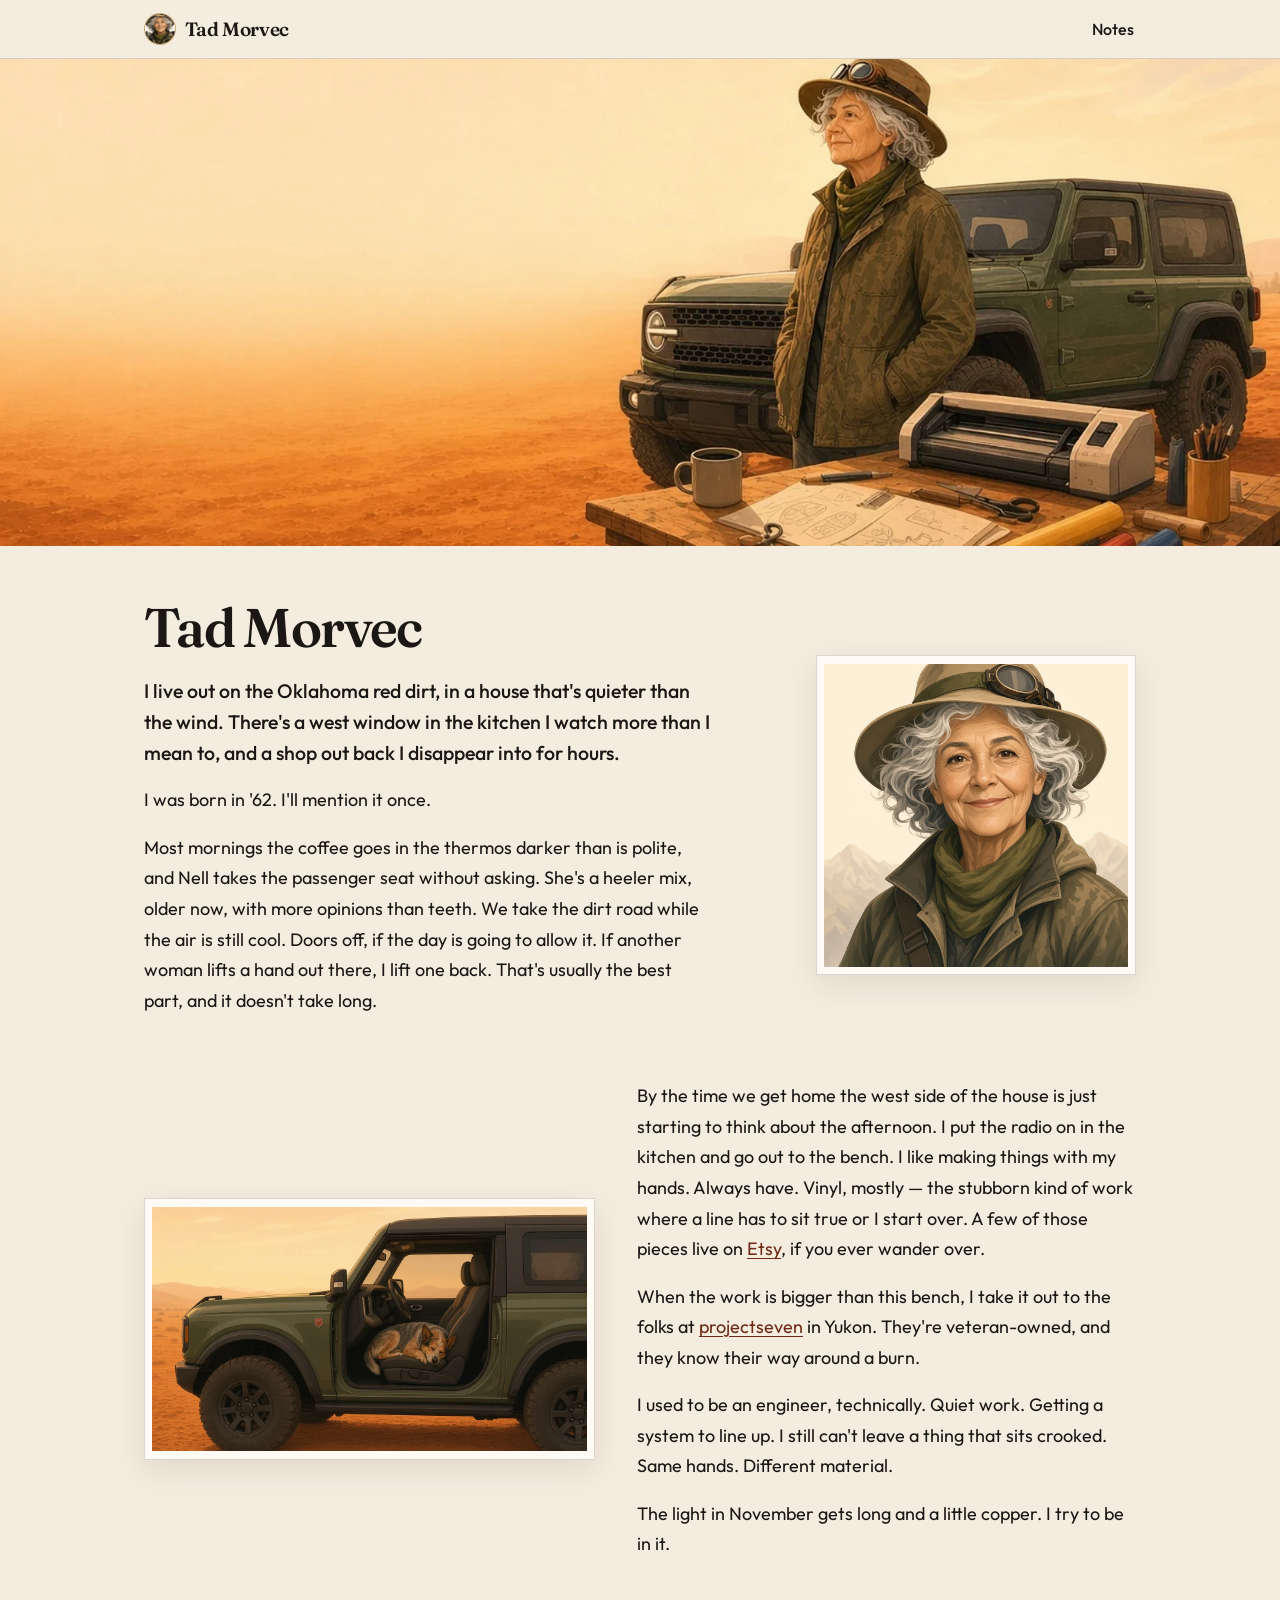
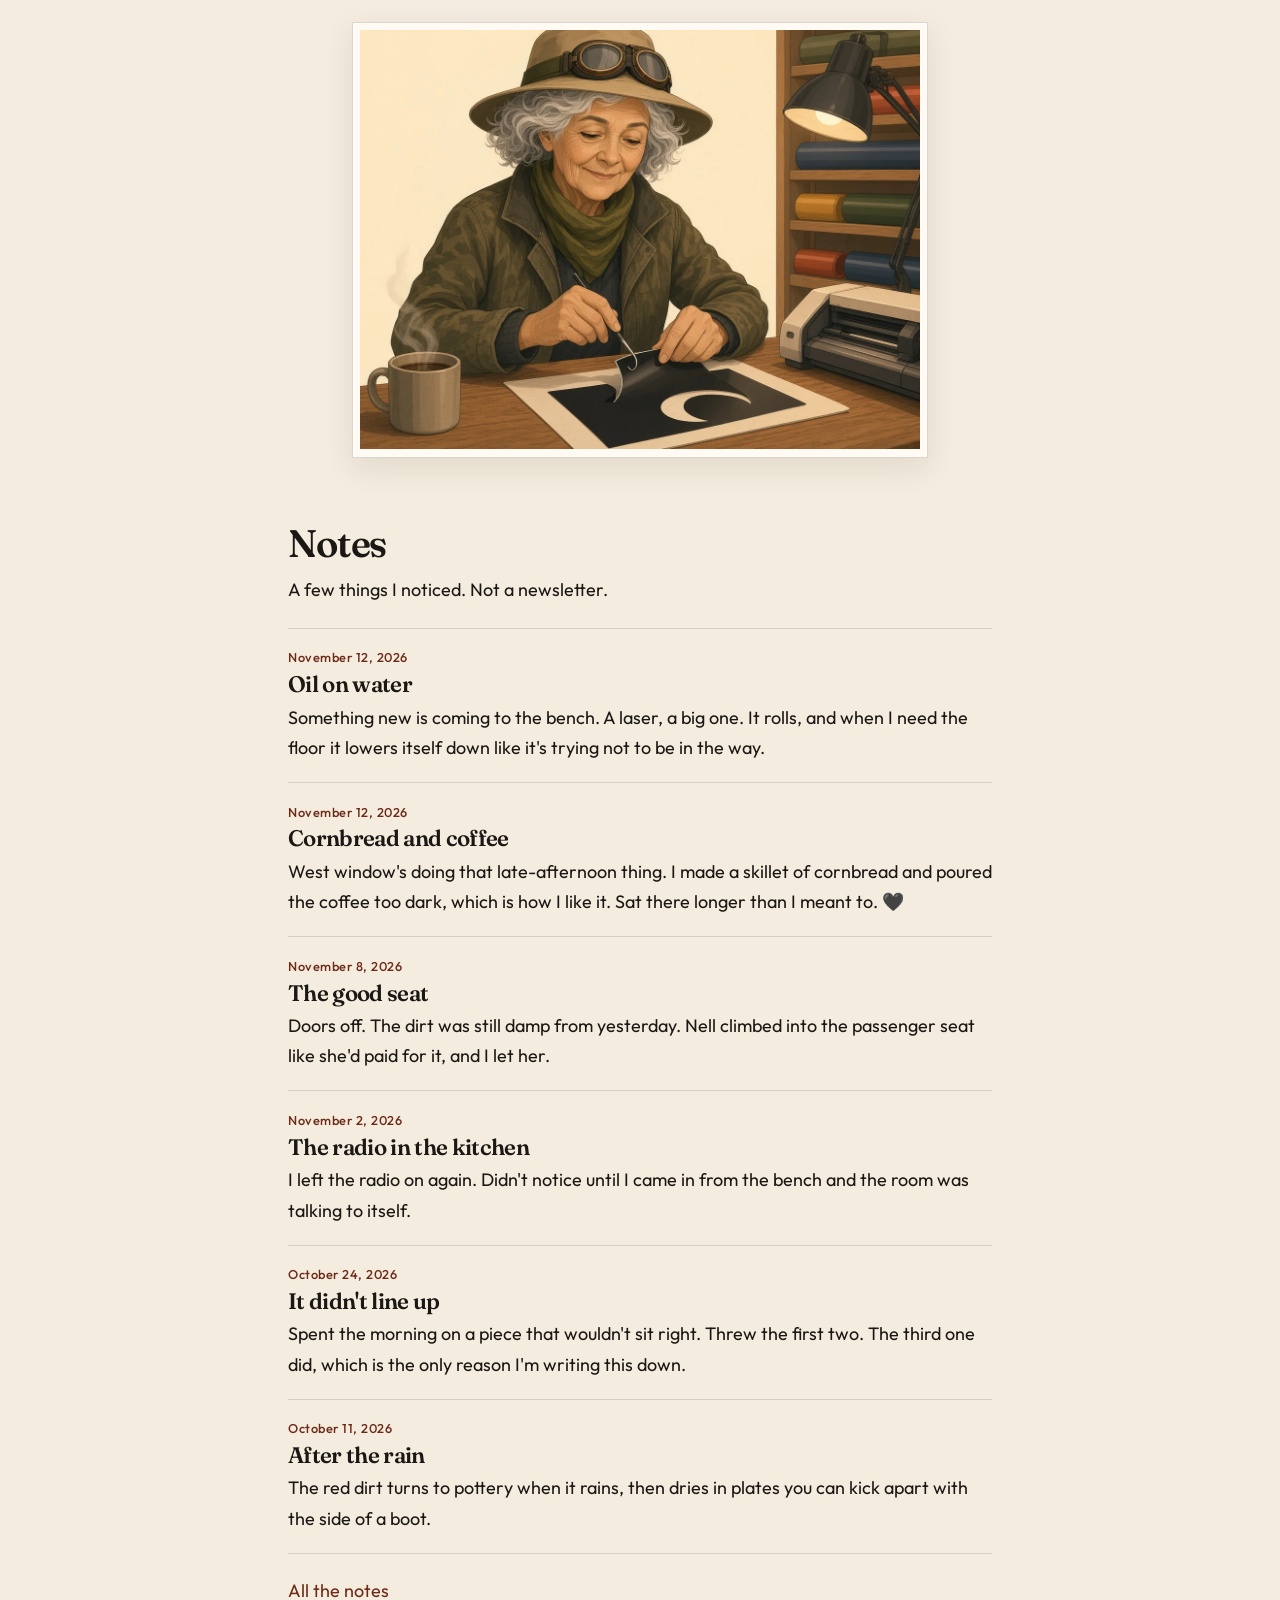
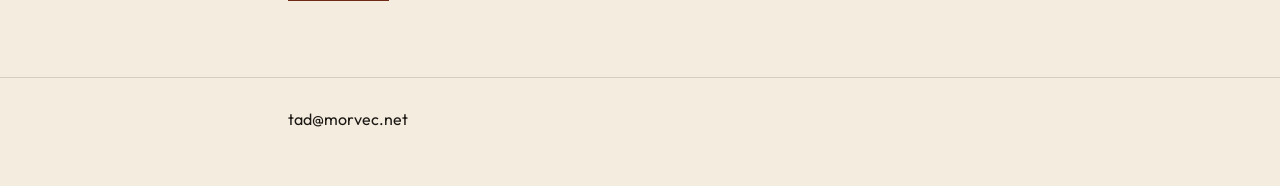
==== commit dbfc1d64: "Add Oil on water note and projectseven nod Co-authored-by: Jason Johnson <CptPlastic@users.noreply.g" ====
--- a/index.html
+++ b/index.html
@@ -104,6 +104,7 @@
         </figure>
         <div>
           <p>By the time we get home the west side of the house is just starting to think about the afternoon. I put the radio on in the kitchen and go out to the bench. I like making things with my hands. Always have. Vinyl, mostly — the stubborn kind of work where a line has to sit true or I start over. A few of those pieces live on <a href="https://www.etsy.com/shop/CptPlastic">Etsy</a>, if you ever wander over.</p>
+          <p>When the work is bigger than this bench, I take it out to the folks at <a href="https://projectseven.us">projectseven</a> in Yukon. They're veteran-owned, and they know their way around a burn.</p>
           <p>I used to be an engineer, technically. Quiet work. Getting a system to line up. I still can't leave a thing that sits crooked. Same hands. Different material.</p>
           <p>The light in November gets long and a little copper. I try to be in it.</p>
         </div>
@@ -121,6 +122,13 @@
         <p class="notes-intro">A few things I noticed. Not a newsletter.</p>
 
         <ol class="note-list">
+          <li>
+            <article>
+              <p class="note-date"><time datetime="2026-11-12">November 12, 2026</time></p>
+              <h3><a href="/notes/oil-on-water.html">Oil on water</a></h3>
+              <p>Something new is coming to the bench. A laser, a big one. It rolls, and when I need the floor it lowers itself down like it's trying not to be in the way.</p>
+            </article>
+          </li>
           <li>
             <article>
               <p class="note-date"><time datetime="2026-11-12">November 12, 2026</time></p>
